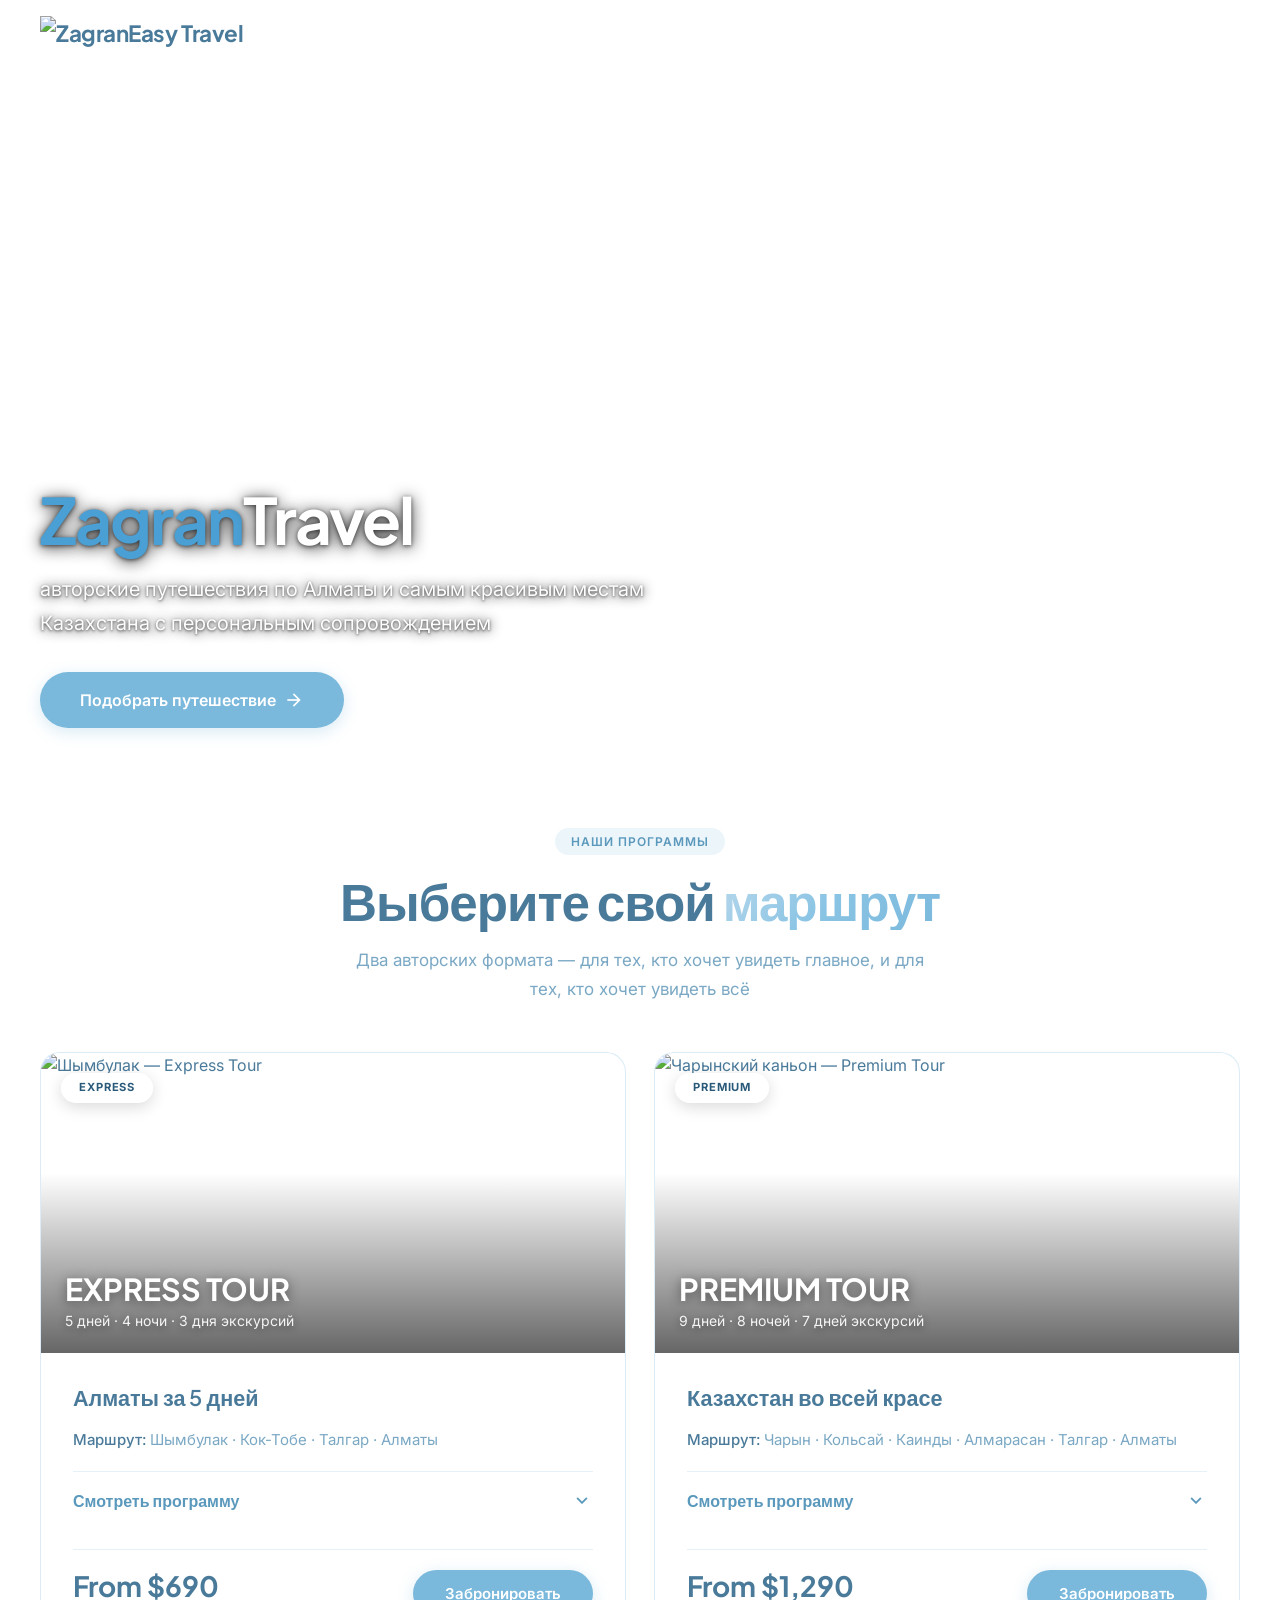
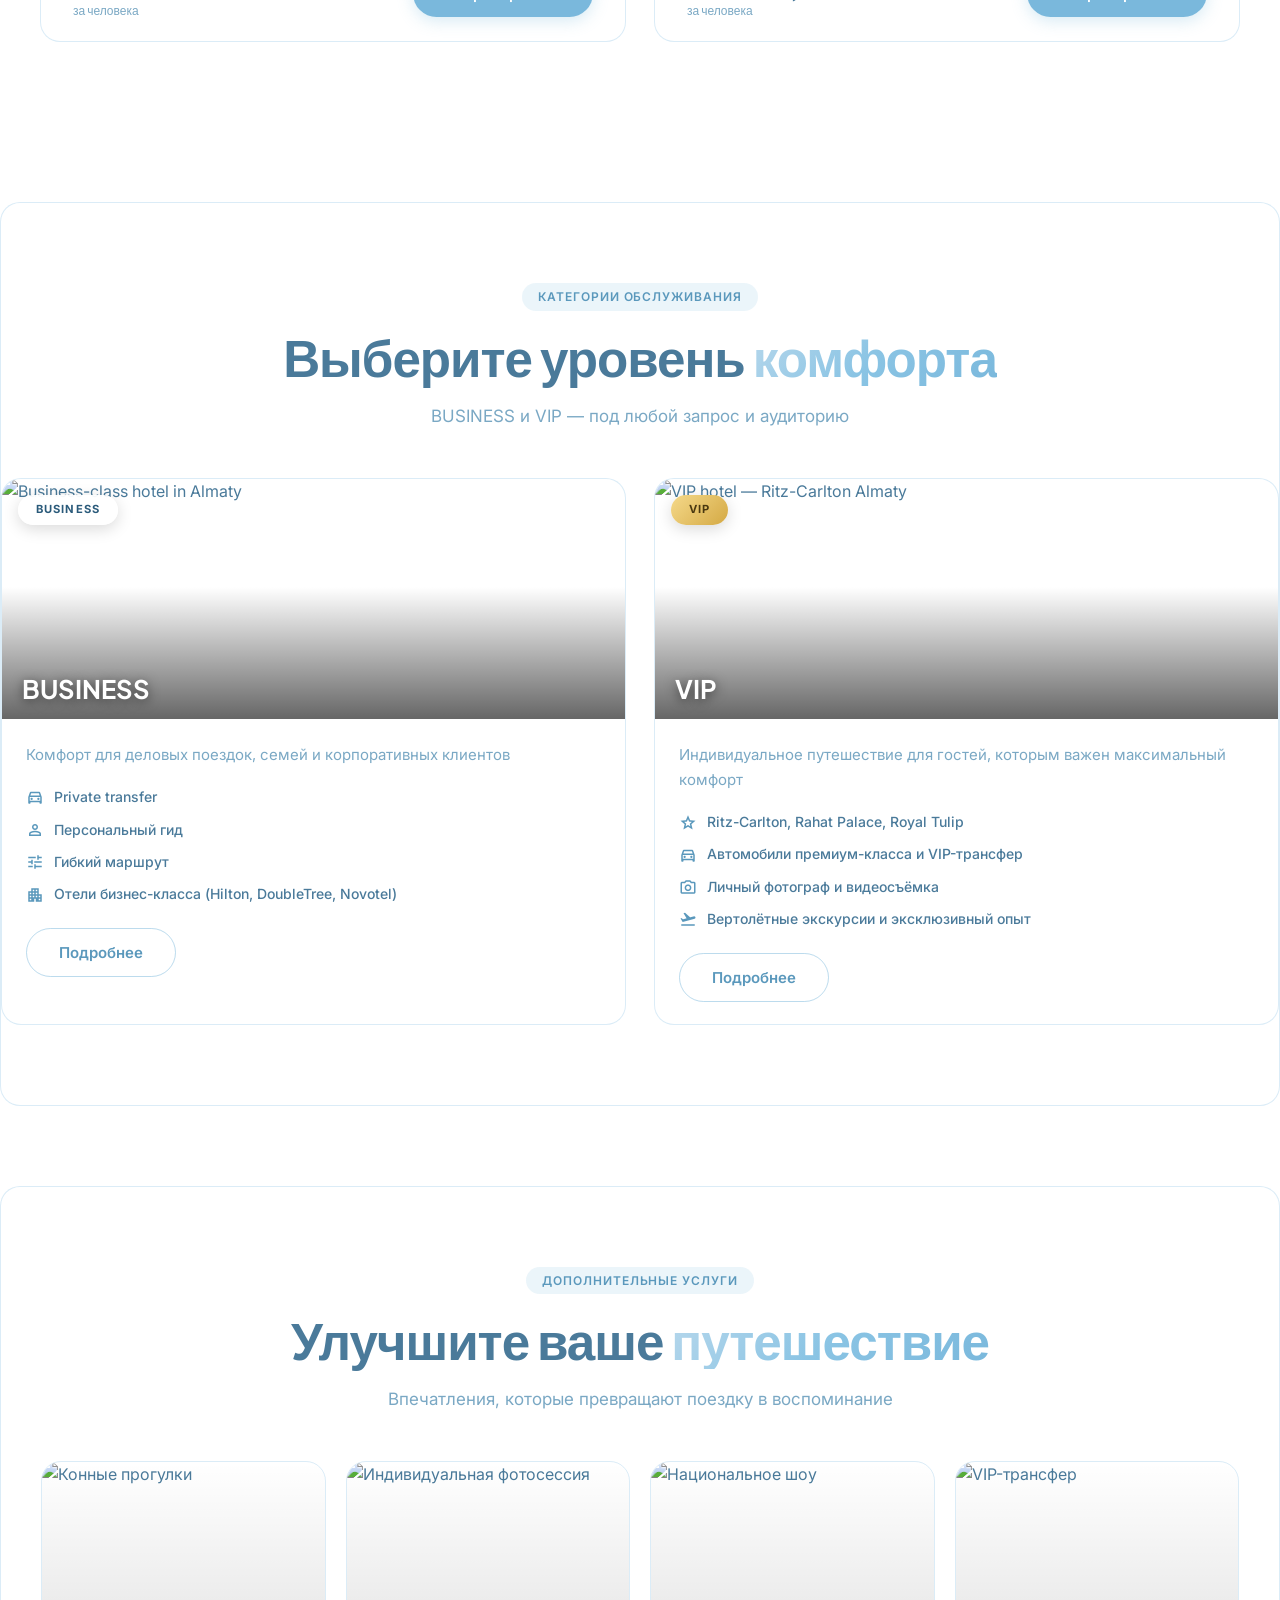
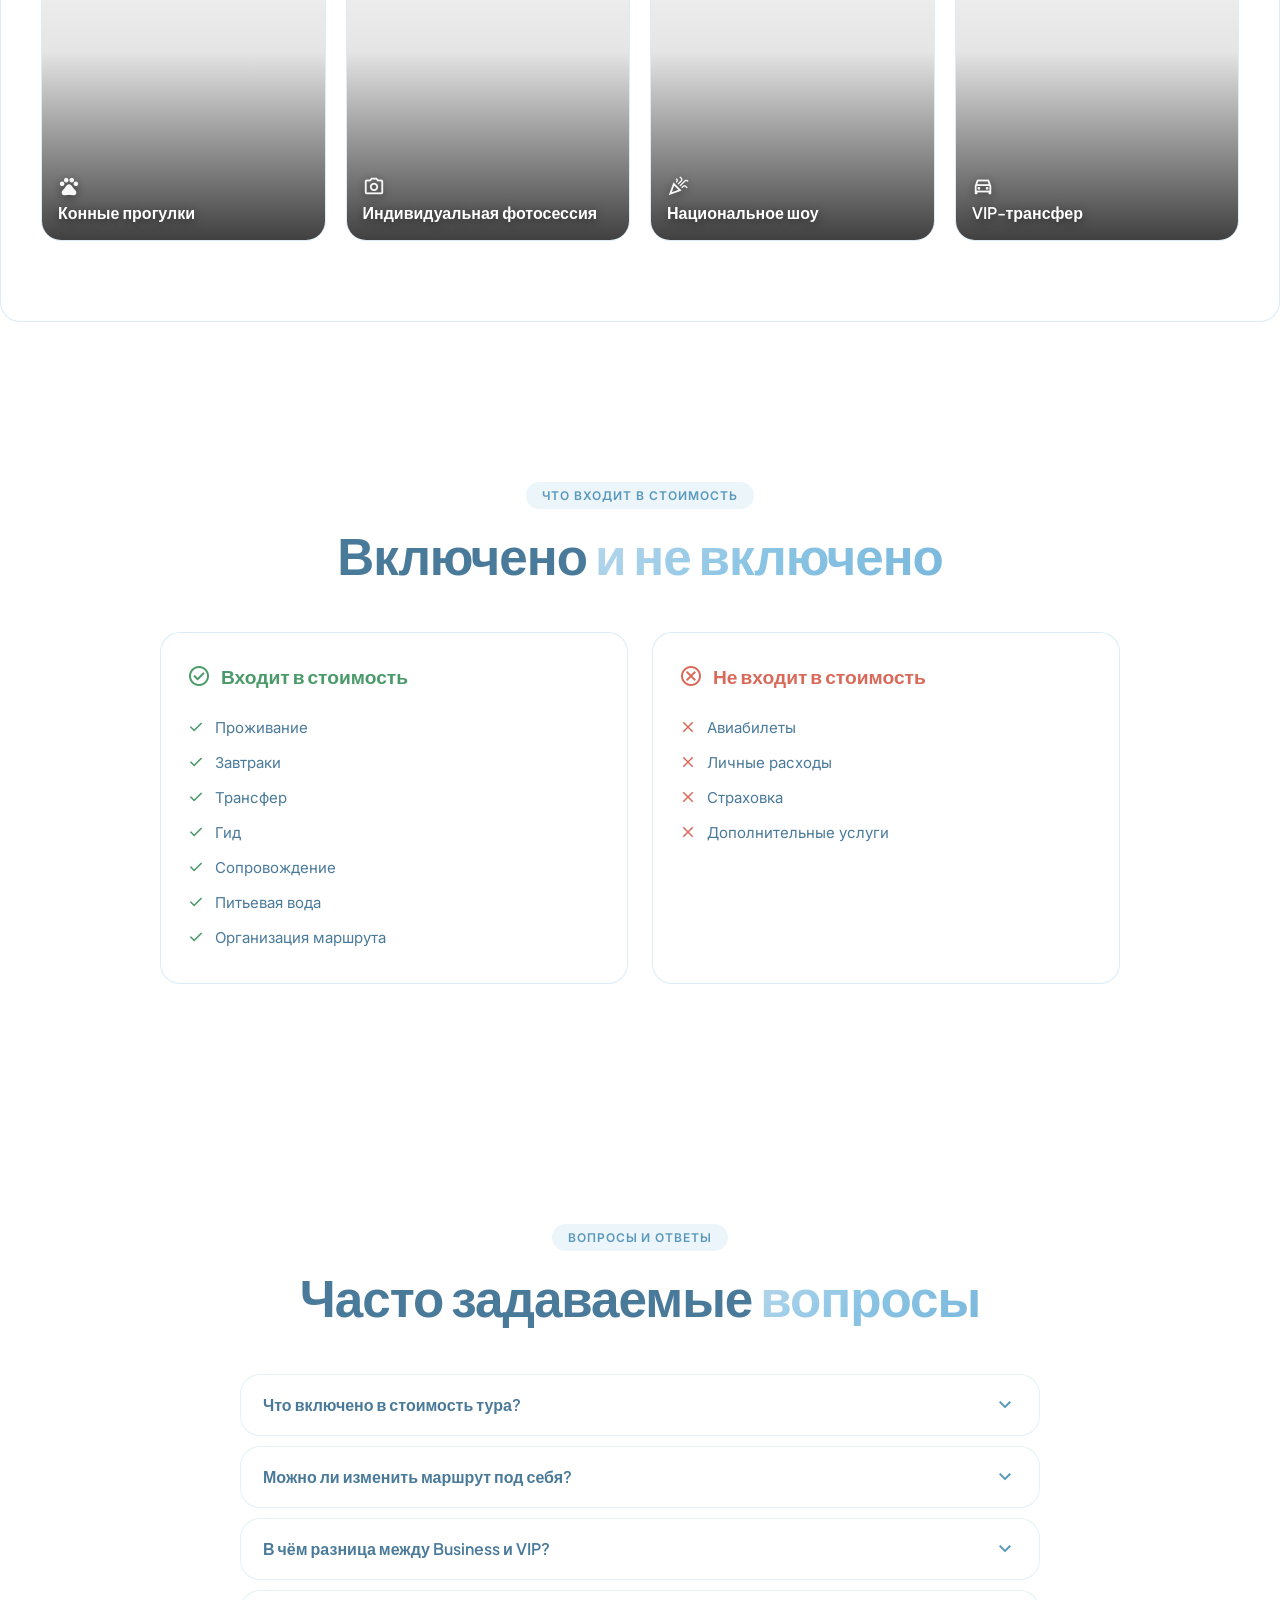
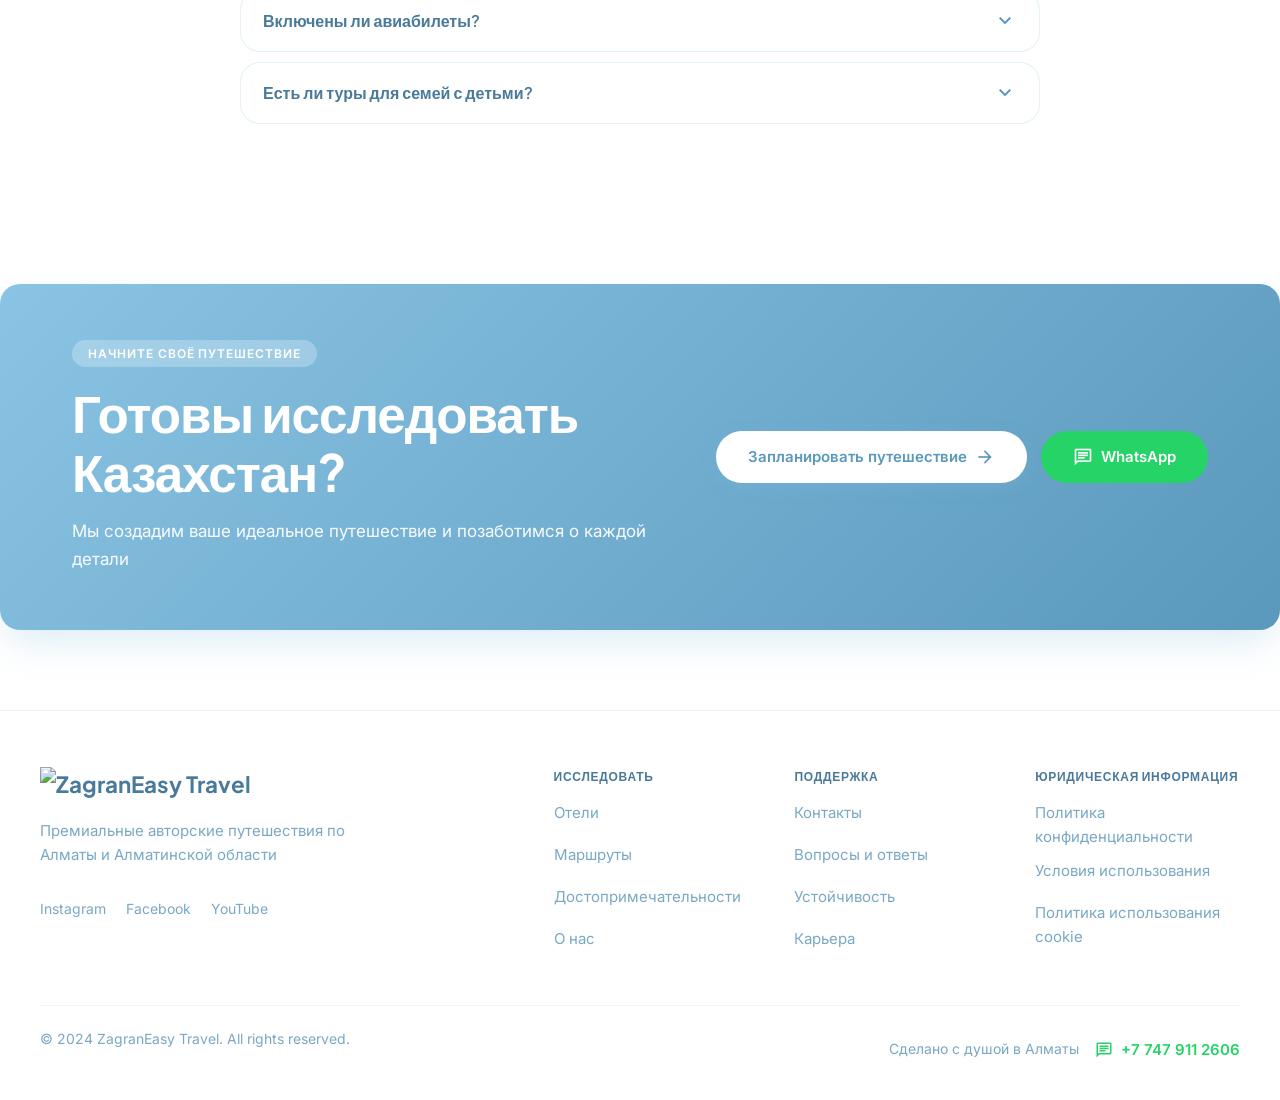
==== index.html @ 5a4cf55e "Add files via upload" ====
<!DOCTYPE html>
<html lang="ru">
<head>
    <meta charset="UTF-8" />
    <meta name="viewport" content="width=device-width, initial-scale=1.0, viewport-fit=cover" />
    <meta name="theme-color" content="#ffffff" media="(prefers-color-scheme: light)" />
    <meta name="theme-color" content="#0f1a2b" media="(prefers-color-scheme: dark)" />
    <title>ZagranEasy Travel | Премиальные туры по Алматы и Казахстану</title>
    <meta name="description" content="Авторские путешествия по Алматы и самым красивым местам Казахстана: Шымбулак, Кольсай, Каинды, Чарынский каньон. Персональное сопровождение, премиальный сервис" />
    <link rel="canonical" href="https://zagrantours.com/" />
    <meta property="og:title" content="ZagranEasy Travel | Премиальные туры по Казахстану" />
    <meta property="og:description" content="Откройте Казахстан по-настоящему. Авторские путешествия с персональным сопровождением." />
    <meta property="og:type" content="website" />
    <meta property="og:url" content="https://zagrantours.com/" />

    <script type="application/ld+json">
        {
            "@context": "https://schema.org",
            "@type": "TravelAgency",
            "name": "ZagranEasy Travel",
            "description": "Премиальные авторские туры по Алматы и Казахстану.",
            "url": "https://zagrantours.com",
            "address": { "@type": "PostalAddress", "addressLocality": "Алматы", "addressCountry": "KZ" },
            "telephone": "+7 727 123 4567",
            "email": "info@zagrantours.com"
        }
    </script>

    <link rel="preconnect" href="https://fonts.googleapis.com" />
    <link rel="preconnect" href="https://fonts.gstatic.com" crossorigin />
    <link href="https://fonts.googleapis.com/css2?family=Inter:wght@300;400;500;600;700&family=Plus+Jakarta+Sans:wght@400;500;600;700;800&display=swap" rel="stylesheet" />
    <link href="https://fonts.googleapis.com/css2?family=Material+Symbols+Outlined:wght,FILL@100..700,0..1&display=swap" rel="stylesheet" />
    <link rel="stylesheet" href="style.css" />

    <style>
        /* ===== УНИКАЛЬНЫЕ СТИЛИ index.html ===== */

        body { background: #ffffff; }
        html.dark body { background: #0f1a2b; }

        /* ===== HERO: ВИДЕОФОН + ЛЕВОЕ ВЫРАВНИВАНИЕ =====
           ВАЖНО: navbar теперь имеет фиксированную высоту (--navbar-height)
           и safe-area применяется как padding-top. Поэтому hero padding-top
           должен учитывать только базовую высоту + небольшой отступ. */
        .hero {
            min-height: 92vh !important;
            padding: 140px 0 100px !important;
            padding-top: calc(140px + env(safe-area-inset-top, 0px)) !important;
            align-items: flex-end !important;
        }
        .hero-video {
            position: absolute;
            inset: 0;
            width: 100%;
            height: 100%;
            object-fit: cover;
            z-index: 0;
        }
        .hero::after { content: none !important; display: none !important; }
        .hero-content {
            position: relative;
            z-index: 2;
            max-width: 760px !important;
            text-align: left !important;
            margin: 0 !important;
        }
        .hero-title {
            font-size: clamp(2rem, 6.5vw, 4rem) !important;
            margin-bottom: 18px !important;
            color: #ffffff !important;
            text-shadow: 0 2px 16px rgba(0, 0, 0, 0.85), 0 1px 4px rgba(0, 0, 0, 0.6);
            line-height: 1.1;
        }
        .hero-title .brand-zagran {
            color: #4a9fd4 !important;
            -webkit-text-fill-color: #4a9fd4 !important;
        }
        .hero-title .brand-travel {
            color: #ffffff !important;
            -webkit-text-fill-color: #ffffff !important;
        }
        html.dark .hero-title .brand-zagran { color: #8ac4e4 !important; -webkit-text-fill-color: #8ac4e4 !important; }
        html.dark .hero-title .brand-travel { color: #ffffff !important; -webkit-text-fill-color: #ffffff !important; }

        .hero-subtitle {
            color: rgba(255, 255, 255, 0.98) !important;
            font-size: clamp(1rem, 2vw, 1.25rem) !important;
            max-width: 620px !important;
            margin: 0 0 32px !important;
            text-shadow: 0 1px 12px rgba(0, 0, 0, 0.85), 0 1px 3px rgba(0, 0, 0, 0.6);
        }
        .hero-actions {
            justify-content: flex-start !important;
            margin-top: 0 !important;
        }
        .hero-actions .btn-primary {
            padding: 18px 40px !important;
            font-size: 1rem !important;
        }
        html:not(.dark) .hero-actions .btn-plan-trip,
        html:not(.dark) .hero-actions .btn-secondary {
            color: #ffffff !important;
            background: rgba(255, 255, 255, 0.15) !important;
            border: 1px solid rgba(255, 255, 255, 0.35) !important;
            backdrop-filter: blur(8px);
            -webkit-backdrop-filter: blur(8px);
        }
        html:not(.dark) .hero-actions .btn-plan-trip:hover,
        html:not(.dark) .hero-actions .btn-secondary:hover {
            background: rgba(255, 255, 255, 0.28) !important;
            color: #ffffff !important;
        }
        @media (max-width: 768px) {
            .hero {
                min-height: 88vh !important;
                padding: 110px 0 60px !important;
                padding-top: calc(110px + env(safe-area-inset-top, 0px)) !important;
            }
        }

        /* ===== УНИКАЛЬНЫЕ СЕТКИ ГЛАВНОЙ ===== */
        .tour-cards-grid { display: grid; grid-template-columns: 1fr 1fr; gap: 28px; }
        .tier-cards-grid { display: grid; grid-template-columns: 1fr 1fr; gap: 28px; }
        .photo-services-grid {
            display: grid;
            grid-template-columns: repeat(4, 1fr);
            gap: 20px;
            padding: 0 var(--container-padding);
        }

        /* ===== СЕКЦИИ — РАЗДЕЛЕНИЕ ===== */
        #programs, #categories, #services, #inclusions, #faq, #contact {
            padding-top: var(--section-spacing) !important;
            padding-bottom: var(--section-spacing) !important;
        }
        #programs { padding-top: 0 !important; }
        #categories, #services, #inclusions, #faq {
            margin-top: var(--section-spacing) !important;
        }

        /* ===== АДАПТИВ ===== */
        @media (max-width: 1024px) {
            .tour-cards-grid,
            .tier-cards-grid { grid-template-columns: 1fr; max-width: 640px; margin: 0 auto; }
            .photo-services-grid { grid-template-columns: repeat(2, 1fr); }
        }
        @media (max-width: 768px) {
            .photo-services-grid { grid-template-columns: repeat(2, 1fr); gap: 14px; }
        }
        @media (max-width: 480px) {
            .photo-services-grid { gap: 10px; }
        }
    </style>
</head>
<body>

    <!-- NAVBAR -->
    <header class="navbar" id="navbar" role="banner">
        <div class="navbar-inner">
            <a href="index.html" class="logo">
                <img src="https://res.cloudinary.com/k311aral/image/upload/v1789147424/logo.png" alt="ZagranEasy Travel" />
            </a>
            <nav class="nav-links" role="menubar">
                <a href="index.html" class="nav-link active" role="menuitem" data-en="Home" data-ru="Главная">Главная</a>
                <a href="hotels.html" class="nav-link" role="menuitem" data-en="Hotels" data-ru="Отели">Отели</a>
                <a href="routes.html" class="nav-link" role="menuitem" data-en="Routes" data-ru="Маршруты">Маршруты</a>
                <a href="attractions.html" class="nav-link" role="menuitem" data-en="Attractions" data-ru="Достопримечательности">Достопримечательности</a>
                <a href="about.html" class="nav-link" role="menuitem" data-en="About" data-ru="О нас">О нас</a>
                <button class="nav-link nav-cta" onclick="openModal()" role="menuitem" data-en="Book a Tour" data-ru="Забронировать тур">Забронировать тур</button>
            </nav>
            <div class="nav-actions">
                <div class="lang-switcher">
                    <button class="lang-btn" data-lang="en" onclick="setLanguage('en')" aria-label="Switch to English">EN</button>
                    <button class="lang-btn active" data-lang="ru" onclick="setLanguage('ru')" aria-label="Переключить на русский">RU</button>
                </div>
                <button class="theme-toggle" onclick="toggleTheme()" aria-label="Toggle theme">
                    <span class="material-symbols-outlined" id="themeIcon">dark_mode</span>
                </button>
                <button class="menu-toggle" id="menuToggle" aria-label="Toggle menu" aria-expanded="false">
                    <span class="menu-bar"></span>
                    <span class="menu-bar"></span>
                </button>
            </div>
        </div>
    </header>

    <!-- MOBILE MENU -->
    <div class="mobile-menu" id="mobileMenu" role="dialog" aria-modal="true">
        <div class="mobile-menu-inner">
            <div class="mobile-menu-header">
                <a href="index.html" class="logo">
                    <img src="https://res.cloudinary.com/k311aral/image/upload/v1789147424/logo.png" alt="ZagranEasy Travel" style="height: 36px; width: auto;" />
                </a>
                <button class="mobile-close" id="mobileClose" aria-label="Close menu">
                    <span class="material-symbols-outlined">close</span>
                </button>
            </div>
            <nav class="mobile-menu-links">
                <a href="index.html" class="mobile-link active" data-en="Home" data-ru="Главная">Главная</a>
                <a href="hotels.html" class="mobile-link" data-en="Hotels" data-ru="Отели">Отели</a>
                <a href="routes.html" class="mobile-link" data-en="Routes" data-ru="Маршруты">Маршруты</a>
                <a href="attractions.html" class="mobile-link" data-en="Attractions" data-ru="Достопримечательности">Достопримечательности</a>
                <a href="about.html" class="mobile-link" data-en="About" data-ru="О нас">О нас</a>
                <button class="mobile-link mobile-cta" onclick="openModal(); toggleMenu();" data-en="Book a Tour" data-ru="Забронировать тур">Забронировать тур</button>
            </nav>
            <div class="mobile-menu-footer">
                <p class="mobile-contact">info@zagrantours.com</p>
                <p class="mobile-contact">+7 727 123 4567</p>
            </div>
        </div>
    </div>

    <!-- MODAL -->
    <div class="modal-overlay" id="requestModal">
        <div class="modal">
            <button class="modal-close" onclick="closeModal()" aria-label="Close">
                <span class="material-symbols-outlined">close</span>
            </button>
            <h2 data-en="Book Your Premium Tour" data-ru="Забронируйте премиальный тур">Забронируйте премиальный тур</h2>
            <p data-en="Fill in the details and our team will craft the perfect itinerary for you" data-ru="Заполните данные, и наша команда создаст идеальный маршрут для вас">
                Заполните данные, и наша команда создаст идеальный маршрут для вас.
            </p>
            <form id="requestForm" onsubmit="handleSubmit(event)">
                <div class="form-group">
                    <label for="guestName" data-en="Full Name" data-ru="Ваше имя">Ваше имя</label>
                    <input type="text" id="guestName" placeholder="Как вас зовут?" autocomplete="name" required />
                </div>
                <div class="form-group">
                    <label for="guestPhone" data-en="Phone Number" data-ru="Номер телефона">Номер телефона</label>
                    <input type="tel" id="guestPhone" placeholder="+7 777 123 4567" autocomplete="tel" inputmode="tel" required />
                </div>
                <div class="form-group">
                    <label for="guestDate" data-en="Preferred Travel Date" data-ru="Дата путешествия">Дата путешествия</label>
                    <input type="date" id="guestDate" required />
                </div>
                <button type="submit" class="btn btn-primary btn-submit" data-en="Send Request" data-ru="Отправить заявку">Отправить заявку</button>
            </form>
        </div>
    </div>

    <!-- HERO -->
    <section class="hero" id="hero">
        <div class="hero-background">
            <video
                src="https://res.cloudinary.com/rmytndxw/video/upload/v1786644891/about.mp4"
                autoplay
                muted
                playsinline
                webkit-playsinline
                preload="metadata"
                class="hero-video"
                id="heroVideo"
            ></video>
        </div>

        <div class="container hero-content">
            <h1 class="hero-title">
                <span class="brand-zagran">Zagran</span><span class="brand-travel">Travel</span>
            </h1>
            <p class="hero-subtitle" data-en="author's journeys through Almaty and the most beautiful places of Kazakhstan with personal escort" data-ru="авторские путешествия по Алматы и самым красивым местам Казахстана с персональным сопровождением">
                Авторские путешествия по Алматы и самым красивым местам Казахстана с персональным сопровождением
            </p>
            <div class="hero-actions">
                <button class="btn btn-primary" onclick="document.getElementById('programs').scrollIntoView({ behavior: 'smooth' });">
                    <span data-en="Find Your Journey" data-ru="Подобрать путешествие">Подобрать путешествие</span>
                    <span class="material-symbols-outlined">arrow_forward</span>
                </button>
                <button class="btn btn-secondary btn-plan-trip" onclick="openModal()" data-en="Get in Touch" data-ru="Связаться">Связаться</button>
            </div>
        </div>
    </section>

    <!-- TOUR CARDS -->
    <section class="programs container" id="programs" style="scroll-margin-top: 100px;">
        <div class="section-header center">
            <span class="section-tag" data-en="Our Programs" data-ru="Наши программы">Наши программы</span>
            <h2 class="section-title" data-en="Choose Your" data-ru="Выберите свой">
                Выберите свой <span class="text-gradient" data-en="Journey" data-ru="маршрут">маршрут</span>
            </h2>
            <p class="section-description" style="margin: 0 auto;" data-en="Two author's formats — for those who want to see the main thing, and for those who want to see everything" data-ru="Два авторских формата — для тех, кто хочет увидеть главное, и для тех, кто хочет увидеть всё">
                Два авторских формата — для тех, кто хочет увидеть главное, и для тех, кто хочет увидеть всё
            </p>
        </div>

        <div class="tour-cards-grid">
            <!-- EXPRESS -->
            <article class="tour-card tilt-card">
                <div class="tour-card-image">
                    <span class="tour-card-badge">Express</span>
                    <img
                        src="https://res.cloudinary.com/veyagvpj/image/upload/v1784776599/Shymbulak_Ski_Resort_nk1dh1.jpg"
                        alt="Шымбулак — Express Tour"
                        loading="lazy"
                    />
                    <div class="tour-card-title-block">
                        <div class="tour-name">EXPRESS TOUR</div>
                        <div class="tour-duration" data-en="5 days · 4 nights · 3 excursion days" data-ru="5 дней · 4 ночи · 3 дня экскурсий">5 дней · 4 ночи · 3 дня экскурсий</div>
                    </div>
                </div>
                <div class="tour-card-body">
                    <div class="tour-card-tagline" data-en="Almaty in 5 days" data-ru="Алматы за 5 дней">Алматы за 5 дней</div>
                    <div class="tour-card-route">
                        <strong data-en="Route:" data-ru="Маршрут:">Маршрут:</strong>
                        <span data-en="Shymbulak · Kok-Tobe · Talgar · Almaty" data-ru="Шымбулак · Кок-Тобе · Талгар · Алматы">Шымбулак · Кок-Тобе · Талгар · Алматы</span>
                    </div>

                    <details class="tour-program-details">
                        <summary>
                            <span data-en="View program" data-ru="Смотреть программу">Смотреть программу</span>
                            <span class="material-symbols-outlined">expand_more</span>
                        </summary>
                        <div class="tour-program-list">
                            <div class="tour-program-day"><span class="day-num">Day 1</span><span class="day-txt" data-en="Mountain Almaty — Shymbulak, cable car, Panfilov Park, Ascension Cathedral." data-ru="Горный Алматы — Шымбулак, канатная дорога, Парк Панфилова, Вознесенский собор.">Горный Алматы — Шымбулак, канатная дорога, Парк Панфилова, Вознесенский собор.</span></div>
                            <div class="tour-program-day"><span class="day-num">Day 2</span><span class="day-txt" data-en="Modern Almaty — Kok-Tobe, Central Park, Green Bazaar." data-ru="Современный Алматы — Кок-Тобе, Центральный парк, Зелёный базар.">Современный Алматы — Кок-Тобе, Центральный парк, Зелёный базар.</span></div>
                            <div class="tour-program-day"><span class="day-num">Day 3</span><span class="day-txt" data-en="Active day in Talgar — horses, quad bikes, mountain panoramas, trout dinner." data-ru="Активный день в Талгаре — лошади, квадроциклы, горные панорамы, ужин с форелью.">Активный день в Талгаре — лошади, квадроциклы, горные панорамы, ужин с форелью.</span></div>
                            <div class="tour-program-day"><span class="day-num">Day 4</span><span class="day-txt" data-en="Free time — souvenirs, walks, preparation for departure." data-ru="Свободное время — сувениры, прогулки, подготовка к вылету.">Свободное время — сувениры, прогулки, подготовка к вылету.</span></div>
                            <div class="tour-program-day"><span class="day-num">Day 5</span><span class="day-txt" data-en="Transfer to airport — departure." data-ru="Трансфер в аэропорт — вылет.">Трансфер в аэропорт — вылет.</span></div>
                        </div>
                    </details>

                    <div class="tour-card-footer">
                        <div class="tour-card-price">
                            From $690
                            <small data-en="per person" data-ru="за человека">за человека</small>
                        </div>
                        <button class="btn btn-primary" onclick="openModal()" data-en="Book Now" data-ru="Забронировать">Забронировать</button>
                    </div>
                </div>
            </article>

            <!-- PREMIUM -->
            <article class="tour-card tilt-card">
                <div class="tour-card-image">
                    <span class="tour-card-badge">Premium</span>
                    <img
                        src="https://res.cloudinary.com/veyagvpj/image/upload/v1784776590/Charyn_Canyon_mc3l6f.jpg"
                        alt="Чарынский каньон — Premium Tour"
                        loading="lazy"
                    />
                    <div class="tour-card-title-block">
                        <div class="tour-name">PREMIUM TOUR</div>
                        <div class="tour-duration" data-en="9 days · 8 nights · 7 excursion days" data-ru="9 дней · 8 ночей · 7 дней экскурсий">9 дней · 8 ночей · 7 дней экскурсий</div>
                    </div>
                </div>
                <div class="tour-card-body">
                    <div class="tour-card-tagline" data-en="Kazakhstan in full color" data-ru="Казахстан во всей красе">Казахстан во всей красе</div>
                    <div class="tour-card-route">
                        <strong data-en="Route:" data-ru="Маршрут:">Маршрут:</strong>
                        <span data-en="Charyn · Kolsay · Kaindy · Almarasan · Talgar · Almaty" data-ru="Чарын · Кольсай · Каинды · Алмарасан · Талгар · Алматы">Чарын · Кольсай · Каинды · Алмарасан · Талгар · Алматы</span>
                    </div>

                    <details class="tour-program-details">
                        <summary>
                            <span data-en="View program" data-ru="Смотреть программу">Смотреть программу</span>
                            <span class="material-symbols-outlined">expand_more</span>
                        </summary>
                        <div class="tour-program-list">
                            <div class="tour-program-day"><span class="day-num">Day 1</span><span class="day-txt" data-en="Welcome to Almaty — Shymbulak, evening Kok-Tobe with night panorama." data-ru="Знакомство с Алматы — Шымбулак, вечером Кок-Тобе с ночной панорамой.">Знакомство с Алматы — Шымбулак, вечером Кок-Тобе с ночной панорамой.</span></div>
                            <div class="tour-program-day"><span class="day-num">Day 2</span><span class="day-txt" data-en="Journey to Kolsay — Charyn Canyon en route, accommodation at Pana Kolsay." data-ru="Путешествие в Кольсай — по пути Чарынский каньон, размещение в Pana Kolsay.">Путешествие в Кольсай — по пути Чарынский каньон, размещение в Pana Kolsay.</span></div>
                            <div class="tour-program-day"><span class="day-num">Day 3</span><span class="day-txt" data-en="Kolsay &amp; Kaindy Lakes — walks, photo sessions, return to Almaty." data-ru="Озёра Кольсай и Каинды — прогулки, фотосессии, возвращение в Алматы.">Озёра Кольсай и Каинды — прогулки, фотосессии, возвращение в Алматы.</span></div>
                            <div class="tour-program-day"><span class="day-num">Day 4</span><span class="day-txt" data-en="Shopping day — Esentai Mall or MEGA, best coffee shops, restaurants." data-ru="Шопинг-день — Esentai Mall или MEGA, лучшие кофейни, рестораны.">Шопинг-день — Esentai Mall или MEGA, лучшие кофейни, рестораны.</span></div>
                            <div class="tour-program-day"><span class="day-num">Day 5</span><span class="day-txt" data-en="Almarasan &amp; Ayusai — nature route, mountain walks, panoramas." data-ru="Алмарасан и Аюсай — природный маршрут, горные прогулки, панорамы.">Алмарасан и Аюсай — природный маршрут, горные прогулки, панорамы.</span></div>
                            <div class="tour-program-day"><span class="day-num">Day 6</span><span class="day-txt" data-en="Talgar (Akbulak) — horses or quad bikes, relaxation in the mountains." data-ru="Талгар (Акбулак) — лошади или квадроциклы, отдых в горах.">Талгар (Акбулак) — лошади или квадроциклы, отдых в горах.</span></div>
                            <div class="tour-program-day"><span class="day-num">Day 7</span><span class="day-txt" data-en="Final day in Almaty — Green Bazaar, Rakhat, farewell dinner." data-ru="Финальный день в Алматы — Зелёный базар, Рахат, прощальный ужин.">Финальный день в Алматы — Зелёный базар, Рахат, прощальный ужин.</span></div>
                            <div class="tour-program-day"><span class="day-num">Day 8</span><span class="day-txt" data-en="Free time — preparation for departure." data-ru="Свободное время — подготовка к вылету.">Свободное время — подготовка к вылету.</span></div>
                            <div class="tour-program-day"><span class="day-num">Day 9</span><span class="day-txt" data-en="Transfer to airport — departure." data-ru="Трансфер в аэропорт — вылет.">Трансфер в аэропорт — вылет.</span></div>
                        </div>
                    </details>

                    <div class="tour-card-footer">
                        <div class="tour-card-price">
                            From $1,290
                            <small data-en="per person" data-ru="за человека">за человека</small>
                        </div>
                        <button class="btn btn-primary" onclick="openModal()" data-en="Book Now" data-ru="Забронировать">Забронировать</button>
                    </div>
                </div>
            </article>
        </div>
    </section>

    <!-- TIER CARDS: BUSINESS / VIP -->
    <section class="categories-section container" id="categories" style="scroll-margin-top: 100px;">
        <div class="section-header center">
            <span class="section-tag" data-en="Service Categories" data-ru="Категории обслуживания">Категории обслуживания</span>
            <h2 class="section-title" data-en="Choose Your" data-ru="Выберите уровень">
                Выберите уровень <span class="text-gradient" data-en="Comfort" data-ru="комфорта">комфорта</span>
            </h2>
            <p class="section-description" style="margin: 0 auto;" data-en="BUSINESS and VIP — for any request and audience" data-ru="BUSINESS и VIP — под любой запрос и аудиторию">
                BUSINESS и VIP — под любой запрос и аудиторию.
            </p>
        </div>

        <div class="tier-cards-grid">
            <!-- BUSINESS -->
            <article class="tier-card tilt-card">
                <div class="tier-card-image">
                    <span class="tier-card-badge">Business</span>
                    <img
                        src="https://res.cloudinary.com/kvhliyqb/image/upload/v1784743772/DoubleTree_Hotel_afubua.jpg"
                        alt="Business-class hotel in Almaty"
                        loading="lazy"
                    />
                    <div class="tier-card-title-block">
                        <div class="tier-name">BUSINESS</div>
                    </div>
                </div>
                <div class="tier-card-body">
                    <p class="tier-card-desc" data-en="Comfort for business trips, families and corporate clients" data-ru="Комфорт для деловых поездок, семей и корпоративных клиентов">
                        Комфорт для деловых поездок, семей и корпоративных клиентов.
                    </p>
                    <ul class="tier-card-features">
                        <li><span class="material-symbols-outlined">directions_car</span><span data-en="Private transfer" data-ru="Private transfer">Private transfer</span></li>
                        <li><span class="material-symbols-outlined">person</span><span data-en="Personal guide" data-ru="Персональный гид">Персональный гид</span></li>
                        <li><span class="material-symbols-outlined">tune</span><span data-en="Flexible itinerary" data-ru="Гибкий маршрут">Гибкий маршрут</span></li>
                        <li><span class="material-symbols-outlined">apartment</span><span data-en="Business-class hotels (Hilton, DoubleTree, Novotel)" data-ru="Отели бизнес-класса (Hilton, DoubleTree, Novotel)">Отели бизнес-класса (Hilton, DoubleTree, Novotel)</span></li>
                    </ul>
                    <button class="btn btn-outline" onclick="openModal()" data-en="Learn More" data-ru="Подробнее">Подробнее</button>
                </div>
            </article>

            <!-- VIP -->
            <article class="tier-card tilt-card">
                <div class="tier-card-image">
                    <span class="tier-card-badge vip">VIP</span>
                    <img
                        src="https://res.cloudinary.com/kvhliyqb/image/upload/v1784743776/Ritz-Carlton_cw8tfs.jpg"
                        alt="VIP hotel — Ritz-Carlton Almaty"
                        loading="lazy"
                    />
                    <div class="tier-card-title-block">
                        <div class="tier-name">VIP</div>
                    </div>
                </div>
                <div class="tier-card-body">
                    <p class="tier-card-desc" data-en="Individual journey for guests who value maximum comfort" data-ru="Индивидуальное путешествие для гостей, которым важен максимальный комфорт">
                        Индивидуальное путешествие для гостей, которым важен максимальный комфорт
                    </p>
                    <ul class="tier-card-features">
                        <li><span class="material-symbols-outlined">star</span><span data-en="Ritz-Carlton, Rahat Palace, Royal Tulip" data-ru="Ritz-Carlton, Rahat Palace, Royal Tulip">Ritz-Carlton, Rahat Palace, Royal Tulip</span></li>
                        <li><span class="material-symbols-outlined">directions_car</span><span data-en="Premium-class cars &amp; VIP transfer" data-ru="Автомобили премиум-класса и VIP-трансфер">Автомобили премиум-класса и VIP-трансфер</span></li>
                        <li><span class="material-symbols-outlined">photo_camera</span><span data-en="Private photographer &amp; video" data-ru="Личный фотограф и видеосъёмка">Личный фотограф и видеосъёмка</span></li>
                        <li><span class="material-symbols-outlined">flight_takeoff</span><span data-en="Helicopter tours &amp; exclusive experiences" data-ru="Вертолётные экскурсии и эксклюзивный опыт">Вертолётные экскурсии и эксклюзивный опыт</span></li>
                    </ul>
                    <button class="btn btn-outline" onclick="openModal()" data-en="Learn More" data-ru="Подробнее">Подробнее</button>
                </div>
            </article>
        </div>
    </section>

    <!-- PHOTO SERVICES -->
    <section class="services-section container" id="services" style="scroll-margin-top: 100px;">
        <div class="section-header center">
            <span class="section-tag" data-en="Additional Services" data-ru="Дополнительные услуги">Дополнительные услуги</span>
            <h2 class="section-title" data-en="Enhance Your" data-ru="Улучшите ваше">
                Улучшите ваше <span class="text-gradient" data-en="Journey" data-ru="путешествие">путешествие</span>
            </h2>
            <p class="section-description" style="margin: 0 auto;" data-en="Experiences that turn a trip into a memory" data-ru="Впечатления, которые превращают поездку в воспоминание">
                Впечатления, которые превращают поездку в воспоминание
            </p>
        </div>

        <div class="photo-services-grid">
            <div class="photo-service-card tilt-card" onclick="openModal()">
                <img src="https://res.cloudinary.com/veyagvpj/image/upload/v1784778147/Kasteev_Museum_wryoco.jpg" alt="Конные прогулки" loading="lazy" />
                <div class="service-label">
                    <span class="material-symbols-outlined">pets</span>
                    <span data-en="Horseback Riding" data-ru="Конные прогулки">Конные прогулки</span>
                </div>
            </div>
            <div class="photo-service-card tilt-card" onclick="openModal()">
                <img src="https://res.cloudinary.com/veyagvpj/image/upload/v1784776601/Terrenkur_Walking_Trail_onifbt.jpg" alt="Индивидуальная фотосессия" loading="lazy" />
                <div class="service-label">
                    <span class="material-symbols-outlined">photo_camera</span>
                    <span data-en="Private Photo Session" data-ru="Индивидуальная фотосессия">Индивидуальная фотосессия</span>
                </div>
            </div>
            <div class="photo-service-card tilt-card" onclick="openModal()">
                <img src="https://res.cloudinary.com/veyagvpj/image/upload/v1784776600/Sandyq_ilzk29.jpg" alt="Национальное шоу" loading="lazy" />
                <div class="service-label">
                    <span class="material-symbols-outlined">celebration</span>
                    <span data-en="National Show" data-ru="Национальное шоу">Национальное шоу</span>
                </div>
            </div>
            <div class="photo-service-card tilt-card" onclick="openModal()">
                <img src="https://res.cloudinary.com/veyagvpj/image/upload/v1784776601/Vista_Sky_Restaurant_bwoikn.jpg" alt="VIP-трансфер" loading="lazy" />
                <div class="service-label">
                    <span class="material-symbols-outlined">directions_car</span>
                    <span data-en="VIP Transfer" data-ru="VIP-трансфер">VIP-трансфер</span>
                </div>
            </div>
        </div>
    </section>

    <!-- INCLUSIONS -->
    <section class="container" id="inclusions" style="scroll-margin-top: 100px; padding: var(--section-spacing) 0;">
        <div class="section-header center">
            <span class="section-tag" data-en="What's Included" data-ru="Что входит в стоимость">Что входит в стоимость</span>
            <h2 class="section-title">
                <span data-en="Included" data-ru="Включено">Включено</span>
                <span class="text-gradient" data-en="&amp; Excluded" data-ru="и не включено">&amp; не включено</span>
            </h2>
        </div>

        <div class="inc-grid">
            <div class="inc-card included">
                <div class="inc-card-title">
                    <span class="material-symbols-outlined">check_circle</span>
                    <span data-en="Included" data-ru="Входит в стоимость">Входит в стоимость</span>
                </div>
                <ul>
                    <li><span class="material-symbols-outlined">check</span><span data-en="Accommodation" data-ru="Проживание">Проживание</span></li>
                    <li><span class="material-symbols-outlined">check</span><span data-en="Breakfasts" data-ru="Завтраки">Завтраки</span></li>
                    <li><span class="material-symbols-outlined">check</span><span data-en="Transfers" data-ru="Трансфер">Трансфер</span></li>
                    <li><span class="material-symbols-outlined">check</span><span data-en="Guide" data-ru="Гид">Гид</span></li>
                    <li><span class="material-symbols-outlined">check</span><span data-en="Tour escort" data-ru="Сопровождение">Сопровождение</span></li>
                    <li><span class="material-symbols-outlined">check</span><span data-en="Drinking water" data-ru="Питьевая вода">Питьевая вода</span></li>
                    <li><span class="material-symbols-outlined">check</span><span data-en="Route organization" data-ru="Организация маршрута">Организация маршрута</span></li>
                </ul>
            </div>

            <div class="inc-card excluded">
                <div class="inc-card-title">
                    <span class="material-symbols-outlined">cancel</span>
                    <span data-en="Not Included" data-ru="Не входит в стоимость">Не входит в стоимость</span>
                </div>
                <ul>
                    <li><span class="material-symbols-outlined">close</span><span data-en="Flights" data-ru="Авиабилеты">Авиабилеты</span></li>
                    <li><span class="material-symbols-outlined">close</span><span data-en="Personal expenses" data-ru="Личные расходы">Личные расходы</span></li>
                    <li><span class="material-symbols-outlined">close</span><span data-en="Insurance" data-ru="Страховка">Страховка</span></li>
                    <li><span class="material-symbols-outlined">close</span><span data-en="Additional services" data-ru="Дополнительные услуги">Дополнительные услуги</span></li>
                </ul>
            </div>
        </div>
    </section>

    <!-- FAQ -->
    <section class="faq container" id="faq" style="scroll-margin-top: 100px; padding: var(--section-spacing) 0;">
        <div class="section-header center">
            <span class="section-tag" data-en="FAQ" data-ru="Вопросы и ответы">Вопросы и ответы</span>
            <h2 class="section-title" data-en="Frequently Asked" data-ru="Часто задаваемые">
                Часто задаваемые <span class="text-gradient" data-en="Questions" data-ru="вопросы">вопросы</span>
            </h2>
        </div>

        <div class="faq-list">
            <div class="faq-item">
                <button class="faq-question" onclick="toggleFaq(this)">
                    <span data-en="What is included in the tour price?" data-ru="Что включено в стоимость тура?">Что включено в стоимость тура?</span>
                    <span class="material-symbols-outlined">expand_more</span>
                </button>
                <div class="faq-answer" data-en="Accommodation, breakfasts, transfers, guide services, escort, drinking water, and route organization. See the 'Included' section for details." data-ru="Проживание, завтраки, трансфер, услуги гида, сопровождение, питьевая вода и организация маршрута. Подробнее — в разделе «Входит в стоимость».">
                    Проживание, завтраки, трансфер, услуги гида, сопровождение, питьевая вода и организация маршрута. Подробнее — в разделе «Входит в стоимость».
                </div>
            </div>
            <div class="faq-item">
                <button class="faq-question" onclick="toggleFaq(this)">
                    <span data-en="Can I customize my itinerary?" data-ru="Можно ли изменить маршрут под себя?">Можно ли изменить маршрут под себя?</span>
                    <span class="material-symbols-outlined">expand_more</span>
                </button>
                <div class="faq-answer" data-en="Absolutely. All tours are 100% customizable — program, accommodation and additional services." data-ru="Конечно. Все туры на 100% индивидуальны — программа, проживание и дополнительные услуги.">
                    Конечно. Все туры на 100% индивидуальны — программа, проживание и дополнительные услуги.
                </div>
            </div>
            <div class="faq-item">
                <button class="faq-question" onclick="toggleFaq(this)">
                    <span data-en="What is the difference between Business and VIP?" data-ru="В чём разница между Business и VIP?">В чём разница между Business и VIP?</span>
                    <span class="material-symbols-outlined">expand_more</span>
                </button>
                <div class="faq-answer" data-en="Business — comfortable hotels (Hilton, DoubleTree, Novotel), standard transfers. VIP — premium hotels (Ritz-Carlton, Rahat Palace, Royal Tulip), luxury cars, private photographer and helicopter tours." data-ru="Business — комфортные отели (Hilton, DoubleTree, Novotel), стандартный трансфер. VIP — премиальные отели (Ritz-Carlton, Rahat Palace, Royal Tulip), автомобили премиум-класса, личный фотограф и вертолётные экскурсии.">
                    Business — комфортные отели (Hilton, DoubleTree, Novotel), стандартный трансфер. VIP — премиальные отели (Ritz-Carlton, Rahat Palace, Royal Tulip), автомобили премиум-класса, личный фотограф и вертолётные экскурсии.
                </div>
            </div>
            <div class="faq-item">
                <button class="faq-question" onclick="toggleFaq(this)">
                    <span data-en="Are flights included?" data-ru="Включены ли авиабилеты?">Включены ли авиабилеты?</span>
                    <span class="material-symbols-outlined">expand_more</span>
                </button>
                <div class="faq-answer" data-en="No. We can help with booking if needed." data-ru="Нет. При необходимости поможем с бронированием.">
                    Нет. При необходимости поможем с бронированием.
                </div>
            </div>
            <div class="faq-item">
                <button class="faq-question" onclick="toggleFaq(this)">
                    <span data-en="Do you offer family tours?" data-ru="Есть ли туры для семей с детьми?">Есть ли туры для семей с детьми?</span>
                    <span class="material-symbols-outlined">expand_more</span>
                </button>
                <div class="faq-answer" data-en="Yes — family-friendly programs with adjusted pace and activities for children." data-ru="Да — программы, адаптированные для семей: темп, питание и активности с учётом детей.">
                    Да — программы, адаптированные для семей: темп, питание и активности с учётом детей.
                </div>
            </div>
        </div>
    </section>

    <!-- CTA -->
    <section class="cta-section container" id="contact" style="scroll-margin-top: 100px; padding: var(--section-spacing) 0;">
        <div class="cta-wrapper">
            <div class="cta-content">
                <span class="section-tag" data-en="Start Your Journey" data-ru="Начните своё путешествие">Начните своё путешествие</span>
                <h2 class="section-title" data-en="Ready to Explore" data-ru="Готовы исследовать">
                    Готовы исследовать <span style="color: #ffffff;" data-en="Kazakhstan?" data-ru="Казахстан?">Казахстан?</span>
                </h2>
                <p class="section-description" data-en="We'll craft your perfect journey and take care of every detail" data-ru="Мы создадим ваше идеальное путешествие и позаботимся о каждой детали">
                    Мы создадим ваше идеальное путешествие и позаботимся о каждой детали
                </p>
            </div>
            <div class="cta-actions">
                <button class="btn btn-primary" onclick="openModal()">
                    <span data-en="Plan Your Journey" data-ru="Запланировать путешествие">Запланировать путешествие</span>
                    <span class="material-symbols-outlined">arrow_forward</span>
                </button>
                <a href="https://wa.me/77479112606" target="_blank" rel="noopener" class="btn btn-whatsapp">
                    <span class="material-symbols-outlined">chat</span>
                    <span data-en="WhatsApp" data-ru="WhatsApp">WhatsApp</span>
                </a>
            </div>
        </div>
    </section>

    <!-- FOOTER -->
    <footer class="footer" role="contentinfo">
        <div class="container">
            <div class="footer-grid">
                <div class="footer-brand">
                    <a href="index.html" class="footer-logo">
                        <img src="https://res.cloudinary.com/k311aral/image/upload/v1789147424/logo.png" alt="ZagranEasy Travel" />
                    </a>
                    <p class="footer-description" data-en="Premium author's tours in Almaty and Almaty region" data-ru="Премиальные авторские путешествия по Алматы и Алматинской области">
                        Премиальные авторские путешествия по Алматы и Алматинской области
                    </p>
                    <div class="footer-social">
                        <a href="#" class="social-link" aria-label="Instagram">Instagram</a>
                        <a href="#" class="social-link" aria-label="Facebook">Facebook</a>
                        <a href="#" class="social-link" aria-label="YouTube">YouTube</a>
                    </div>
                </div>
                <div class="footer-links">
                    <div class="footer-column">
                        <h4 data-en="Explore" data-ru="Исследовать">Исследовать</h4>
                        <a href="hotels.html" data-en="Hotels" data-ru="Отели">Отели</a>
                        <a href="routes.html" data-en="Routes" data-ru="Маршруты">Маршруты</a>
                        <a href="attractions.html" data-en="Attractions" data-ru="Достопримечательности">Достопримечательности</a>
                        <a href="about.html" data-en="About" data-ru="О нас">О нас</a>
                    </div>
                    <div class="footer-column">
                        <h4 data-en="Support" data-ru="Поддержка">Поддержка</h4>
                        <a href="#" data-en="Contact" data-ru="Контакты">Контакты</a>
                        <a href="#" data-en="FAQ" data-ru="Вопросы и ответы">Вопросы и ответы</a>
                        <a href="#" data-en="Sustainability" data-ru="Устойчивость">Устойчивость</a>
                        <a href="#" data-en="Careers" data-ru="Карьера">Карьера</a>
                    </div>
                    <div class="footer-column">
                        <h4 data-en="Legal" data-ru="Юридическая информация">Юридическая информация</h4>
                        <a href="#" data-en="Privacy Policy" data-ru="Политика конфиденциальности">Политика конфиденциальности</a>
                        <a href="#" data-en="Terms of Service" data-ru="Условия использования">Условия использования</a>
                        <a href="#" data-en="Cookie Policy" data-ru="Политика использования cookie">Политика использования cookie</a>
                    </div>
                </div>
            </div>
            <div class="footer-bottom">
                <p>&copy; 2024 ZagranEasy Travel. All rights reserved.</p>
                <div style="display: flex; gap: 16px; align-items: center; flex-wrap: wrap;">
                    <span data-en="Crafted with precision in Almaty" data-ru="Сделано с душой в Алматы">Сделано с душой в Алматы</span>
                    <a href="https://wa.me/77479112606" target="_blank" rel="noopener" class="footer-whatsapp">
                        <span class="material-symbols-outlined" style="font-size: 18px;">chat</span>
                        +7 747 911 2606
                    </a>
                </div>
            </div>
        </div>
    </footer>

    <script src="main.js"></script>
</body>
</html>
---- style.css ----
/* ============================================================
   ZAGRANEASY TRAVEL — Global Styles
   Version: 25.0 (fixed navbar on iOS/Android, removed duplicates)
   ============================================================ */

*,
*::before,
*::after {
    margin: 0;
    padding: 0;
    box-sizing: border-box;
}

:root {
    --bg: #ffffff;
    --surface: #ffffff;
    --surface-container-lowest: #ffffff;
    --surface-container-low: #f5f9fc;
    --surface-container: #eef6fb;
    --surface-container-high: #e5f1f8;
    --surface-container-highest: #dcecf5;

    --text: #5a8fb0;
    --text-variant: #7aa8c4;
    --text-strong: #4a7a9a;
    --text-on-dark: #ffffff;
    --text-on-dark-secondary: rgba(255, 255, 255, 0.92);

    --primary: #7ab8dc;
    --primary-container: #5a98bc;
    --brand-blue: #4a9fd4;
    --secondary: #8ac4e4;
    --secondary-container: #c8e6f5;
    --border: #b8d8ea;
    --border-light: #d0e4f0;
    --glass-bg: rgba(255, 255, 255, 0.75);

    --shadow: 0 4px 6px -1px rgba(74, 159, 212, 0.08);
    --shadow-hover: 0 12px 30px -8px rgba(74, 159, 212, 0.2);
    --shadow-premium: 0 20px 60px -8px rgba(74, 159, 212, 0.25);

    --font-heading: 'Plus Jakarta Sans', sans-serif;
    --font-body: 'Inter', sans-serif;
    --container-max: 1280px;
    --container-padding: 40px;
    --section-spacing: 80px;
    --card-radius: 20px;
    /* FIX: navbar height фиксирована, safe-area добавляется отдельно через padding */
    --navbar-height: 72px;
    --ease-smooth: cubic-bezier(0.25, 0.46, 0.45, 0.94);
    --ease-bounce: cubic-bezier(0.34, 1.56, 0.64, 1);
    --duration-medium: 0.5s;
}

html.dark {
    --bg: #0f1a2b;
    --surface: #14283a;
    --surface-container-lowest: #0f1a2b;
    --surface-container-low: #1a3045;
    --surface-container: #1e3850;
    --surface-container-high: #24405a;
    --surface-container-highest: #2a4a68;

    --text: #d0e8f5;
    --text-variant: #a8d0e8;
    --text-strong: #b8d8ec;

    --primary: #8ac4e4;
    --primary-container: #7ab8dc;
    --brand-blue: #8ac4e4;
    --secondary: #b8d8ec;
    --secondary-container: #1e4a6a;
    --border: #2a4a6a;
    --border-light: #1e3850;
    --glass-bg: rgba(20, 40, 58, 0.8);

    --shadow: 0 4px 6px -1px rgba(0, 0, 0, 0.3);
    --shadow-hover: 0 12px 30px -8px rgba(138, 196, 228, 0.15);
    --shadow-premium: 0 20px 60px -8px rgba(0, 0, 0, 0.5);
}

/* ============================================================
   BASE
   ============================================================ */
html {
    scroll-behavior: smooth;
    -webkit-font-smoothing: antialiased;
    -moz-osx-font-smoothing: grayscale;
    -webkit-text-size-adjust: 100%;
    -webkit-tap-highlight-color: transparent;
    overscroll-behavior-y: contain;
}

body {
    font-family: var(--font-body);
    background: var(--bg);
    color: var(--text-strong);
    transition: background 0.3s ease, color 0.3s ease;
    overflow-x: hidden;
    line-height: 1.6;
    min-height: 100vh;
    min-height: 100dvh;
    padding-bottom: env(safe-area-inset-bottom, 0px);
    overscroll-behavior-y: contain;
}

.container {
    max-width: var(--container-max);
    margin: 0 auto;
    padding: 0 var(--container-padding);
    padding-left: calc(var(--container-padding) + env(safe-area-inset-left, 0px));
    padding-right: calc(var(--container-padding) + env(safe-area-inset-right, 0px));
}

/* ============================================================
   TYPOGRAPHY
   ============================================================ */
h1, h2, h3, h4, h5, h6 {
    font-family: var(--font-heading);
    font-weight: 700;
    letter-spacing: -0.02em;
    color: var(--text-strong);
}

p { color: var(--text-variant); }

.text-gradient {
    background: linear-gradient(135deg, #b8d8ec, #8ac4e4, #7ab8dc);
    -webkit-background-clip: text;
    -webkit-text-fill-color: transparent;
    background-clip: text;
    display: inline-block;
}
html.dark .text-gradient {
    background: linear-gradient(135deg, #f0f8ff, #d0e8f5, #8ac4e4);
    -webkit-background-clip: text;
    -webkit-text-fill-color: transparent;
    background-clip: text;
}

.brand-zagran {
    color: var(--brand-blue) !important;
    -webkit-text-fill-color: var(--brand-blue) !important;
}
.brand-travel {
    color: #ffffff !important;
    -webkit-text-fill-color: #ffffff !important;
}
html.dark .brand-zagran {
    color: var(--brand-blue) !important;
    -webkit-text-fill-color: var(--brand-blue) !important;
}
html.dark .brand-travel {
    color: #ffffff !important;
    -webkit-text-fill-color: #ffffff !important;
}

.section-tag {
    display: inline-block;
    font-size: 0.75rem;
    font-weight: 600;
    letter-spacing: 0.08em;
    text-transform: uppercase;
    color: #5a98bc;
    background: rgba(122, 184, 220, 0.15);
    padding: 4px 16px;
    border-radius: 50px;
    margin-bottom: 16px;
}
html.dark .section-tag {
    background: rgba(138, 196, 228, 0.2);
    color: #a8d0e8;
}

.section-title {
    font-family: var(--font-heading);
    font-size: clamp(1.8rem, 4.5vw, 3.2rem);
    font-weight: 700;
    line-height: 1.15;
    letter-spacing: -0.02em;
    color: var(--text-strong);
    margin-bottom: 16px;
}

.section-description {
    font-size: 1.0625rem;
    line-height: 1.7;
    color: var(--text-variant);
    max-width: 600px;
}

.section-header { margin-bottom: 48px; }
.section-header.center { text-align: center; }
.section-header.center .section-description { margin: 0 auto; }

/* ============================================================
   LINKS & MEDIA
   ============================================================ */
a {
    color: inherit;
    text-decoration: none;
    transition: color 0.25s ease;
}
a:hover { color: var(--primary-container); }
html.dark a:hover { color: var(--primary); }

img {
    max-width: 100%;
    display: block;
    -webkit-user-drag: none;
    user-select: none;
}
video {
    -webkit-user-drag: none;
    user-select: none;
}

/* ============================================================
   BUTTONS
   ============================================================ */
.btn {
    display: inline-flex;
    align-items: center;
    justify-content: center;
    gap: 8px;
    font-weight: 600;
    font-size: 0.9375rem;
    padding: 14px 32px;
    border-radius: 50px;
    border: none;
    cursor: pointer;
    text-decoration: none;
    transition: transform 0.25s ease, box-shadow 0.25s ease, background 0.25s ease, color 0.25s ease;
    font-family: var(--font-body);
    min-height: 44px;
    touch-action: manipulation;
    -webkit-tap-highlight-color: transparent;
}

.btn .material-symbols-outlined {
    font-size: 20px;
    transition: transform 0.25s ease;
}
.btn:hover .material-symbols-outlined { transform: translateX(4px); }

.btn-primary {
    background: var(--primary);
    color: #ffffff;
    box-shadow: 0 4px 16px rgba(122, 184, 220, 0.3);
}
@media (hover: hover) {
    .btn-primary:hover {
        background: var(--primary-container);
        color: #ffffff;
        transform: translateY(-2px);
        box-shadow: 0 8px 24px rgba(90, 152, 188, 0.4);
    }
}
.btn-primary:active { transform: translateY(0) scale(0.98); }
html.dark .btn-primary { background: var(--primary); color: #0f1a2b; }
html.dark .btn-primary:hover { background: var(--secondary); color: #0f1a2b; }

.btn-secondary {
    background: rgba(122, 184, 220, 0.15);
    color: var(--text-strong);
}
@media (hover: hover) {
    .btn-secondary:hover {
        background: rgba(122, 184, 220, 0.25);
        transform: translateY(-2px);
    }
}
.btn-secondary:active { transform: translateY(0) scale(0.98); }
html.dark .btn-secondary { background: rgba(138, 196, 228, 0.15); color: var(--text); }

.btn-outline {
    background: transparent;
    color: var(--primary-container);
    border: 1px solid rgba(122, 184, 220, 0.5);
}
@media (hover: hover) {
    .btn-outline:hover {
        background: var(--primary);
        color: #ffffff;
        border-color: var(--primary);
        transform: translateY(-2px);
    }
}
html.dark .btn-outline { border-color: rgba(138, 196, 228, 0.5); color: var(--primary); }
html.dark .btn-outline:hover { background: var(--primary); color: #0f1a2b; }

.btn-whatsapp {
    background: #25D366;
    color: white;
    display: inline-flex;
    align-items: center;
    gap: 8px;
    padding: 14px 32px;
    border-radius: 50px;
    font-weight: 600;
    font-size: 0.9375rem;
    border: none;
    cursor: pointer;
    text-decoration: none;
    transition: transform 0.25s ease, box-shadow 0.25s ease;
    font-family: var(--font-body);
    min-height: 44px;
    touch-action: manipulation;
    -webkit-tap-highlight-color: transparent;
}
@media (hover: hover) {
    .btn-whatsapp:hover {
        transform: translateY(-2px);
        box-shadow: 0 8px 24px rgba(37, 211, 102, 0.3);
    }
}
.btn-whatsapp .material-symbols-outlined { font-size: 20px; }

/* ============================================================
   MATERIAL ICONS
   ============================================================ */
.material-symbols-outlined {
    font-variation-settings: 'FILL' 0, 'wght' 400, 'GRAD' 0, 'opsz' 24;
}
.material-symbols-outlined.filled {
    font-variation-settings: 'FILL' 1, 'wght' 400, 'GRAD' 0, 'opsz' 24;
}

/* ============================================================
   SCROLLBAR & SELECTION
   ============================================================ */
::-webkit-scrollbar { width: 6px; height: 6px; }
::-webkit-scrollbar-track { background: var(--bg); }
::-webkit-scrollbar-thumb { background: var(--primary); border-radius: 10px; }
::-webkit-scrollbar-thumb:hover { background: var(--primary-container); }
* { scrollbar-width: thin; scrollbar-color: var(--primary) var(--bg); }

::selection { background: var(--primary); color: #ffffff; }
html.dark ::selection { background: var(--primary); color: #0f1a2b; }

/* ============================================================
   UTILITY
   ============================================================ */
.text-center { text-align: center; }
.sr-only {
    position: absolute;
    width: 1px; height: 1px;
    padding: 0; margin: -1px;
    overflow: hidden;
    clip: rect(0, 0, 0, 0);
    border: 0;
}

/* ============================================================
   3D TILT CARD
   ============================================================ */
.tilt-card {
    transition: transform 0.35s var(--ease-bounce),
                box-shadow 0.35s ease;
    transform-style: preserve-3d;
    perspective: 1000px;
    will-change: auto;
    position: relative;
    border-radius: var(--card-radius);
    overflow: hidden;
}
.tilt-card.tilt-active { will-change: transform; }

.tilt-card.tilt-active {
    transform: perspective(1000px)
               rotateX(var(--tilt-rotate-x, 0deg))
               rotateY(var(--tilt-rotate-y, 0deg))
               translateY(-6px)
               scale3d(1.015, 1.015, 1.015) !important;
    box-shadow: 0 16px 40px -8px rgba(74, 159, 212, 0.3),
                0 0 30px rgba(122, 184, 220, 0.15) !important;
    z-index: 10;
}

/* ============================================================
   NAVBAR — STICKY (fixed) — FIXED iOS/Android scroll jump
   ============================================================ */
.navbar {
    position: fixed;
    top: 0;
    left: 0;
    right: 0;
    z-index: 100;
    /* FIX: фиксированная высота. safe-area применяется только как padding-top */
    height: var(--navbar-height);
    padding-top: env(safe-area-inset-top, 0px);
    display: flex;
    align-items: center;
    background: transparent;
    border-bottom: 1px solid rgba(255, 255, 255, 0.15);
    /* FIX: убран transition для height/padding — они не меняются */
    transition: background 0.35s ease, box-shadow 0.35s ease, border-color 0.35s ease;
    /* FIX: убран backdrop-filter на самой navbar — это главная причина "дёрганья" на iOS */
    transform: translateZ(0);
}

html.dark .navbar {
    background: transparent;
    border-bottom: 1px solid rgba(255, 255, 255, 0.08);
}

.navbar.scrolled {
    /* FIX: высота НЕ меняется — только фон и тень */
    background: rgba(255, 255, 255, 0.95);
    box-shadow: 0 4px 20px rgba(74, 159, 212, 0.12);
    border-bottom: 1px solid rgba(122, 184, 220, 0.2);
}

html.dark .navbar.scrolled {
    background: rgba(20, 40, 58, 0.95);
    box-shadow: 0 4px 20px rgba(0, 0, 0, 0.3);
    border-bottom: 1px solid rgba(138, 196, 228, 0.2);
}

.navbar-inner {
    display: flex;
    justify-content: space-between;
    align-items: center;
    width: 100%;
    max-width: var(--container-max);
    margin: 0 auto;
    padding: 0 var(--container-padding);
    padding-left: calc(var(--container-padding) + env(safe-area-inset-left, 0px));
    padding-right: calc(var(--container-padding) + env(safe-area-inset-right, 0px));
}

.logo {
    display: flex;
    align-items: center;
    font-family: var(--font-heading);
    font-size: 1.4rem;
    font-weight: 700;
    color: var(--text-strong);
    letter-spacing: -0.02em;
}
.logo img { height: 40px; width: auto; display: block; }

.nav-links { display: flex; align-items: center; gap: 32px; }
.nav-link {
    font-size: 0.875rem;
    font-weight: 500;
    color: var(--text-variant);
    transition: color 0.25s ease;
    position: relative;
    padding-bottom: 4px;
    min-height: 44px;
    display: inline-flex;
    align-items: center;
    cursor: pointer;
    background: none;
    border: none;
    font-family: var(--font-body);
    -webkit-tap-highlight-color: transparent;
    touch-action: manipulation;
}
.nav-link:hover { color: var(--text-strong); }
.nav-link.active { color: var(--text-strong); }
.nav-link.active::after {
    content: '';
    position: absolute;
    bottom: -2px;
    left: 0;
    right: 0;
    height: 2px;
    background: var(--primary);
    border-radius: 2px;
}
.nav-cta {
    background: var(--primary);
    color: #ffffff;
    padding: 8px 24px;
    border-radius: 50px;
    font-weight: 600;
    transition: background 0.25s ease, transform 0.25s ease, box-shadow 0.25s ease;
    font-size: 0.875rem;
}
@media (hover: hover) {
    .nav-cta:hover {
        background: var(--primary-container);
        transform: translateY(-1px);
        box-shadow: 0 4px 16px rgba(122, 184, 220, 0.3);
    }
}
html.dark .nav-cta { background: var(--primary); color: #0f1a2b; }
html.dark .nav-cta:hover { background: var(--secondary); color: #0f1a2b; }

.menu-toggle {
    display: none;
    flex-direction: column;
    gap: 5px;
    background: none;
    border: none;
    cursor: pointer;
    padding: 4px;
    min-width: 44px;
    min-height: 44px;
    align-items: center;
    justify-content: center;
    -webkit-tap-highlight-color: transparent;
    touch-action: manipulation;
}
.menu-bar {
    width: 24px;
    height: 2px;
    background: var(--text-strong);
    transition: transform 0.3s ease;
    border-radius: 2px;
}
.menu-toggle.open .menu-bar:nth-child(1) { transform: rotate(45deg) translate(5px, 5px); }
.menu-toggle.open .menu-bar:nth-child(2) { transform: rotate(-45deg) translate(5px, -5px); }

.nav-actions { display: flex; align-items: center; gap: 12px; }
.lang-switcher {
    display: flex;
    gap: 4px;
    background: var(--glass-bg);
    border-radius: 50px;
    padding: 2px;
    border: 1px solid rgba(122, 184, 220, 0.2);
}
.lang-btn {
    background: none;
    border: none;
    padding: 4px 12px;
    border-radius: 50px;
    font-size: 0.75rem;
    font-weight: 600;
    color: var(--text-variant);
    cursor: pointer;
    transition: color 0.25s ease, background 0.25s ease;
    font-family: var(--font-body);
    min-height: 36px;
    min-width: 44px;
    -webkit-tap-highlight-color: transparent;
    touch-action: manipulation;
}
.lang-btn:hover { color: var(--text-strong); }
.lang-btn.active { background: var(--primary); color: #ffffff; }
html.dark .lang-btn.active { background: var(--primary); color: #0f1a2b; }

.theme-toggle {
    background: none;
    border: none;
    cursor: pointer;
    color: var(--text-strong);
    padding: 4px;
    display: flex;
    align-items: center;
    justify-content: center;
    min-width: 44px;
    min-height: 44px;
    -webkit-tap-highlight-color: transparent;
    touch-action: manipulation;
}
.theme-toggle .material-symbols-outlined {
    font-size: 24px;
    transition: transform 0.3s ease;
}
.theme-toggle:hover .material-symbols-outlined { transform: rotate(30deg); }

/* Navbar на прозрачном фоне (hero) */
.navbar:not(.scrolled) .nav-link { color: rgba(255, 255, 255, 0.95) !important; }
.navbar:not(.scrolled) .nav-link:hover,
.navbar:not(.scrolled) .nav-link.active { color: #ffffff !important; }
.navbar:not(.scrolled) .nav-link.active::after { background: #ffffff !important; }
.navbar:not(.scrolled) .nav-cta {
    background: rgba(255, 255, 255, 0.25) !important;
    color: #ffffff !important;
}
.navbar:not(.scrolled) .nav-cta:hover { background: rgba(255, 255, 255, 0.4) !important; }
.navbar:not(.scrolled) .lang-btn { color: rgba(255, 255, 255, 0.85) !important; }
.navbar:not(.scrolled) .lang-btn:hover { color: #ffffff !important; }
.navbar:not(.scrolled) .lang-btn.active {
    background: rgba(255, 255, 255, 0.25) !important;
    color: #ffffff !important;
}
.navbar:not(.scrolled) .theme-toggle { color: rgba(255, 255, 255, 0.85) !important; }
.navbar:not(.scrolled) .theme-toggle:hover { color: #ffffff !important; }
.navbar:not(.scrolled) .menu-bar { background: #ffffff !important; }
.navbar:not(.scrolled) .lang-switcher {
    background: rgba(255, 255, 255, 0.15) !important;
    border-color: rgba(255, 255, 255, 0.2) !important;
}

/* ============================================================
   MOBILE MENU
   ============================================================ */
.mobile-menu {
    position: fixed;
    top: 0;
    right: -100%;
    width: 100%;
    max-width: 420px;
    height: 100vh;
    height: 100dvh;
    background: var(--bg);
    z-index: 200;
    transition: right 0.4s ease;
    padding: 32px 28px;
    padding-top: calc(32px + env(safe-area-inset-top, 0px));
    padding-bottom: calc(32px + env(safe-area-inset-bottom, 0px));
    overflow-y: auto;
    -webkit-overflow-scrolling: touch;
    overscroll-behavior: contain;
    will-change: right;
}
.mobile-menu.open { right: 0; }
.mobile-menu-inner { display: flex; flex-direction: column; height: 100%; }
.mobile-menu-header {
    display: flex;
    justify-content: space-between;
    align-items: center;
    margin-bottom: 40px;
}
.mobile-close {
    background: none;
    border: none;
    cursor: pointer;
    font-size: 28px;
    color: var(--text-strong);
    min-width: 44px;
    min-height: 44px;
    display: flex;
    align-items: center;
    justify-content: center;
    -webkit-tap-highlight-color: transparent;
    touch-action: manipulation;
}
.mobile-menu-links { display: flex; flex-direction: column; gap: 20px; flex: 1; }
.mobile-link {
    font-family: var(--font-heading);
    font-size: 1.5rem;
    font-weight: 600;
    color: var(--text-strong);
    transition: color 0.25s ease;
    min-height: 44px;
    display: inline-flex;
    align-items: center;
    cursor: pointer;
    background: none;
    border: none;
    text-align: left;
    -webkit-tap-highlight-color: transparent;
    touch-action: manipulation;
}
.mobile-link:hover { color: var(--primary-container); }
html.dark .mobile-link:hover { color: var(--primary); }
.mobile-link.active { color: var(--primary-container); }
html.dark .mobile-link.active { color: var(--primary); }
.mobile-cta {
    background: var(--primary);
    color: #ffffff;
    padding: 14px 28px;
    border-radius: 50px;
    font-size: 1rem;
    text-align: center;
    margin-top: 16px;
    border: none;
    font-family: var(--font-body);
    cursor: pointer;
    width: 100%;
    display: flex;
    align-items: center;
    justify-content: center;
    min-height: 48px;
    -webkit-tap-highlight-color: transparent;
    touch-action: manipulation;
}
.mobile-cta:hover { background: var(--primary-container); color: #ffffff; }
html.dark .mobile-cta { background: var(--primary); color: #0f1a2b; }
html.dark .mobile-cta:hover { background: var(--secondary); color: #0f1a2b; }
.mobile-menu-footer {
    margin-top: 32px;
    padding-top: 20px;
    border-top: 1px solid var(--border);
}
.mobile-contact {
    font-size: 0.875rem;
    color: var(--text-variant);
    margin-bottom: 4px;
}

/* ============================================================
   MODAL
   ============================================================ */
.modal-overlay {
    position: fixed;
    inset: 0;
    background: rgba(15, 26, 43, 0.6);
    z-index: 300;
    display: flex;
    align-items: center;
    justify-content: center;
    opacity: 0;
    visibility: hidden;
    transition: opacity 0.3s ease, visibility 0.3s ease;
    padding: 20px;
    padding-top: calc(20px + env(safe-area-inset-top, 0px));
    padding-bottom: calc(20px + env(safe-area-inset-bottom, 0px));
}
.modal-overlay.active { opacity: 1; visibility: visible; }
.modal {
    background: var(--surface-container-lowest);
    border-radius: var(--card-radius);
    padding: 40px 36px;
    padding-bottom: calc(40px + env(safe-area-inset-bottom, 0px));
    max-width: 480px;
    width: 100%;
    border: 1px solid rgba(122, 184, 220, 0.25);
    box-shadow: 0 20px 60px -8px rgba(74, 159, 212, 0.25);
    transform: scale(0.95) translateY(20px);
    transition: transform 0.3s var(--ease-smooth);
    position: relative;
    max-height: 90vh;
    overflow-y: auto;
    -webkit-overflow-scrolling: touch;
    overscroll-behavior: contain;
}
.modal-overlay.active .modal { transform: scale(1) translateY(0); }
.modal-close {
    position: absolute;
    top: 14px;
    right: 14px;
    background: none;
    border: none;
    font-size: 24px;
    color: var(--text-variant);
    cursor: pointer;
    transition: color 0.25s ease;
    padding: 4px;
    min-width: 44px;
    min-height: 44px;
    display: flex;
    align-items: center;
    justify-content: center;
    -webkit-tap-highlight-color: transparent;
    touch-action: manipulation;
}
.modal-close:hover { color: var(--text-strong); }
.modal h2 {
    font-family: var(--font-heading);
    font-size: 1.5rem;
    font-weight: 700;
    margin-bottom: 4px;
    color: var(--text-strong);
}
.modal p {
    color: var(--text-variant);
    font-size: 0.9375rem;
    margin-bottom: 24px;
}
.modal .form-group { margin-bottom: 16px; }
.modal .form-group label {
    display: block;
    font-size: 0.8125rem;
    font-weight: 600;
    color: var(--text-strong);
    margin-bottom: 4px;
}
.modal .form-group input {
    width: 100%;
    padding: 12px 16px;
    border: 1px solid rgba(122, 184, 220, 0.35);
    border-radius: 12px;
    font-family: var(--font-body);
    font-size: 16px;
    background: var(--surface);
    color: var(--text-strong);
    transition: border-color 0.25s ease, box-shadow 0.25s ease;
    min-height: 48px;
    -webkit-tap-highlight-color: transparent;
}
.modal .form-group input:focus {
    outline: none;
    border-color: var(--primary);
    box-shadow: 0 0 0 3px rgba(122, 184, 220, 0.15);
}
.modal .btn-submit { width: 100%; margin-top: 8px; }

/* ============================================================
   HERO — база
   ============================================================ */
.hero {
    position: relative;
    min-height: 70vh;
    display: flex;
    align-items: center;
    padding: 120px 0 80px;
    overflow: hidden;
}
.hero-background { position: absolute; inset: 0; z-index: 0; }
.hero-image,
.hero-video {
    width: 100%;
    height: 100%;
    object-fit: cover;
    position: absolute;
    top: 0;
    left: 0;
}
.hero-content { position: relative; z-index: 1; max-width: 720px; }

.hero-badge,
.hero-title,
.hero-title-line,
.hero-subtitle { color: #ffffff !important; }

html.dark .hero-badge,
html.dark .hero-title,
html.dark .hero-title-line,
html.dark .hero-subtitle { color: #8ac4e4 !important; }

.hero-badge {
    display: inline-block;
    font-size: 0.75rem;
    font-weight: 600;
    letter-spacing: 0.08em;
    text-transform: uppercase;
    background: rgba(0, 0, 0, 0.35) !important;
    padding: 6px 16px;
    border-radius: 50px;
    margin-bottom: 20px;
    border: 1px solid rgba(255, 255, 255, 0.2);
    text-shadow: 0 2px 12px rgba(0, 0, 0, 0.6);
}
html.dark .hero-badge { background: rgba(0, 0, 0, 0.45) !important; }

.hero-title {
    font-family: var(--font-heading);
    font-size: clamp(2.2rem, 7vw, 4.4rem);
    font-weight: 700;
    line-height: 1.1;
    letter-spacing: -0.03em;
    margin-bottom: 20px;
    text-shadow:
        0 2px 8px rgba(0, 0, 0, 0.55),
        0 6px 30px rgba(0, 0, 0, 0.45);
}
.hero-title .text-gradient {
    background: none !important;
    -webkit-text-fill-color: inherit !important;
    color: inherit !important;
    text-shadow: inherit;
}

.hero-subtitle {
    font-size: 1.0625rem;
    line-height: 1.7;
    max-width: 520px;
    text-shadow:
        0 2px 8px rgba(0, 0, 0, 0.55),
        0 4px 20px rgba(0, 0, 0, 0.4);
}
.hero-actions {
    display: flex;
    flex-wrap: wrap;
    gap: 14px;
    margin-top: 28px;
}
.hero-stats {
    display: flex;
    gap: 40px;
    margin-top: 40px;
}
.stat-item { display: flex; flex-direction: column; }
.stat-number {
    font-family: var(--font-heading);
    font-size: 2.2rem;
    font-weight: 700;
    color: var(--text-strong);
    line-height: 1.1;
}
.stat-label {
    font-size: 0.875rem;
    color: var(--text-variant);
}

/* ============================================================
   TOUR CARD (уникальные стили, без дублей)
   ============================================================ */
.tour-card {
    background: var(--glass-bg);
    border-radius: var(--card-radius);
    border: 1px solid rgba(74, 159, 212, 0.2);
    overflow: hidden;
    transition: all var(--duration-medium) var(--ease-smooth);
    display: flex;
    flex-direction: column;
}
@media (hover: hover) {
    .tour-card:hover {
        transform: translateY(-6px);
        box-shadow: 0 20px 60px -12px rgba(74, 159, 212, 0.35);
        border-color: rgba(74, 159, 212, 0.5);
    }
}
.tour-card-image {
    position: relative;
    height: 300px;
    overflow: hidden;
    flex-shrink: 0;
}
.tour-card-image img {
    width: 100%;
    height: 100%;
    object-fit: cover;
    transition: transform 0.8s var(--ease-smooth);
}
.tour-card:hover .tour-card-image img { transform: scale(1.06); }
.tour-card-image::after {
    content: '';
    position: absolute;
    inset: 0;
    background: linear-gradient(to top, rgba(0,0,0,0.6) 0%, transparent 60%);
}
.tour-card-badge {
    position: absolute;
    top: 20px;
    left: 20px;
    z-index: 2;
    font-size: 0.7rem;
    font-weight: 700;
    letter-spacing: 0.08em;
    text-transform: uppercase;
    padding: 6px 18px;
    border-radius: 50px;
    background: rgba(255, 255, 255, 0.95);
    color: #2a5a7a;
    box-shadow: 0 4px 16px rgba(0,0,0,0.15);
}
.tour-card-title-block {
    position: absolute;
    bottom: 20px;
    left: 24px;
    right: 24px;
    z-index: 2;
    color: #ffffff;
}
.tour-card-title-block .tour-name {
    font-family: var(--font-heading);
    font-size: 1.9rem;
    font-weight: 700;
    line-height: 1.15;
    text-shadow: 0 2px 12px rgba(0,0,0,0.5);
    margin-bottom: 4px;
}
.tour-card-title-block .tour-duration {
    font-size: 0.875rem;
    opacity: 0.92;
    text-shadow: 0 2px 8px rgba(0,0,0,0.5);
}
.tour-card-body {
    padding: 28px 32px 24px;
    flex: 1;
    display: flex;
    flex-direction: column;
}
.tour-card-tagline {
    font-family: var(--font-heading);
    font-size: 1.35rem;
    font-weight: 600;
    color: var(--text-strong);
    margin-bottom: 12px;
}
.tour-card-route {
    font-size: 0.9375rem;
    color: var(--text-variant);
    line-height: 1.7;
    margin-bottom: 0;
}
.tour-card-route strong { color: var(--text-strong); font-weight: 500; }
.tour-card-footer {
    display: flex;
    justify-content: space-between;
    align-items: center;
    gap: 16px;
    padding-top: 20px;
    border-top: 1px solid rgba(74, 159, 212, 0.15);
    margin-top: 20px;
    flex-wrap: wrap;
}
.tour-card-price {
    font-family: var(--font-heading);
    font-size: 1.75rem;
    font-weight: 700;
    color: var(--text-strong);
    line-height: 1.1;
}
.tour-card-price small {
    display: block;
    font-size: 0.75rem;
    font-weight: 400;
    color: var(--text-variant);
    margin-top: 2px;
}

.tour-program-details {
    margin-top: 18px;
    border-top: 1px solid rgba(74, 159, 212, 0.15);
}
.tour-program-details summary {
    list-style: none;
    cursor: pointer;
    display: flex;
    align-items: center;
    justify-content: space-between;
    gap: 8px;
    padding: 16px 0;
    font-family: var(--font-heading);
    font-size: 1rem;
    font-weight: 600;
    color: var(--primary-container);
    min-height: 44px;
    -webkit-tap-highlight-color: transparent;
}
.tour-program-details summary::-webkit-details-marker { display: none; }
.tour-program-details summary .material-symbols-outlined {
    transition: transform 0.3s ease;
    font-size: 22px;
}
.tour-program-details[open] summary .material-symbols-outlined {
    transform: rotate(180deg);
}
.tour-program-details summary:hover { color: var(--primary); }
html.dark .tour-program-details summary { color: var(--primary); }

.tour-program-list {
    display: flex;
    flex-direction: column;
    gap: 14px;
    padding: 4px 0 20px;
}
.tour-program-day {
    display: flex;
    gap: 16px;
    font-size: 0.9375rem;
    line-height: 1.65;
}
.tour-program-day .day-num {
    flex-shrink: 0;
    font-weight: 700;
    color: var(--primary-container);
    min-width: 56px;
    font-family: var(--font-heading);
}
.tour-program-day .day-content { flex: 1; }
.tour-program-day .day-title {
    font-family: var(--font-heading);
    font-weight: 600;
    color: var(--text-strong);
    margin-bottom: 2px;
    font-size: 0.9375rem;
}
.tour-program-day .day-txt {
    color: var(--text-variant);
    font-size: 0.875rem;
}

/* ============================================================
   TIER CARD (уникальные стили, без дублей)
   ============================================================ */
.tier-card {
    background: var(--glass-bg);
    border-radius: var(--card-radius);
    border: 1px solid rgba(74, 159, 212, 0.2);
    overflow: hidden;
    transition: all var(--duration-medium) var(--ease-smooth);
    display: flex;
    flex-direction: column;
}
@media (hover: hover) {
    .tier-card:hover {
        transform: translateY(-6px);
        box-shadow: 0 20px 60px -12px rgba(74, 159, 212, 0.35);
        border-color: rgba(74, 159, 212, 0.5);
    }
}
.tier-card-image {
    position: relative;
    height: 240px;
    overflow: hidden;
    flex-shrink: 0;
}
.tier-card-image img {
    width: 100%;
    height: 100%;
    object-fit: cover;
    transition: transform 0.8s var(--ease-smooth);
}
.tier-card:hover .tier-card-image img { transform: scale(1.06); }
.tier-card-image::after {
    content: '';
    position: absolute;
    inset: 0;
    background: linear-gradient(to top, rgba(0,0,0,0.6) 0%, transparent 55%);
}
.tier-card-badge {
    position: absolute;
    top: 16px;
    left: 16px;
    z-index: 2;
    font-size: 0.7rem;
    font-weight: 700;
    letter-spacing: 0.1em;
    text-transform: uppercase;
    padding: 6px 18px;
    border-radius: 50px;
    background: rgba(255,255,255,0.95);
    color: #2a5a7a;
    box-shadow: 0 4px 16px rgba(0,0,0,0.15);
}
.tier-card-badge.vip {
    background: linear-gradient(135deg, #f5d98a, #d4a944);
    color: #4a3810;
}
.tier-card-title-block {
    position: absolute;
    bottom: 16px;
    left: 20px;
    right: 20px;
    z-index: 2;
    color: #ffffff;
}
.tier-card-title-block .tier-name {
    font-family: var(--font-heading);
    font-size: 1.6rem;
    font-weight: 700;
    text-shadow: 0 2px 12px rgba(0,0,0,0.6);
    line-height: 1.15;
}
.tier-card-body {
    padding: 24px 24px 22px;
    display: flex;
    flex-direction: column;
    flex: 1;
}
.tier-card-desc {
    font-size: 0.9375rem;
    line-height: 1.65;
    color: var(--text-variant);
    margin-bottom: 18px;
}
.tier-card-features {
    list-style: none;
    padding: 0;
    margin: 0 0 22px;
    display: flex;
    flex-direction: column;
    gap: 10px;
}
.tier-card-features li {
    display: flex;
    align-items: center;
    gap: 10px;
    font-size: 0.875rem;
    color: var(--text-strong);
    font-weight: 500;
}
.tier-card-features .material-symbols-outlined {
    font-size: 18px;
    color: var(--primary-container);
    flex-shrink: 0;
}
.tier-card-body .btn { align-self: flex-start; }

/* ============================================================
   PHOTO SERVICE CARD (уникальные стили, без дублей)
   ============================================================ */
.photo-service-card {
    position: relative;
    aspect-ratio: 3 / 4;
    border-radius: var(--card-radius);
    overflow: hidden;
    cursor: pointer;
    transition: all var(--duration-medium) var(--ease-smooth);
    border: 1px solid rgba(74, 159, 212, 0.2);
}
.photo-service-card img {
    width: 100%;
    height: 100%;
    object-fit: cover;
    transition: transform 0.8s var(--ease-smooth);
}
@media (hover: hover) {
    .photo-service-card:hover {
        transform: translateY(-6px);
        box-shadow: 0 20px 60px -12px rgba(74, 159, 212, 0.4);
        border-color: rgba(74, 159, 212, 0.5);
    }
    .photo-service-card:hover img { transform: scale(1.08); }
}
.photo-service-card::after {
    content: '';
    position: absolute;
    inset: 0;
    background: linear-gradient(to top, rgba(0,0,0,0.75) 0%, rgba(0,0,0,0.1) 50%, transparent 100%);
}
.photo-service-card .service-label {
    position: absolute;
    bottom: 16px;
    left: 16px;
    right: 16px;
    z-index: 2;
    color: #ffffff;
    font-family: var(--font-heading);
    font-size: 1rem;
    font-weight: 600;
    line-height: 1.3;
    text-shadow: 0 2px 10px rgba(0,0,0,0.5);
}
.photo-service-card .service-label .material-symbols-outlined {
    display: block;
    font-size: 22px;
    margin-bottom: 6px;
    opacity: 0.95;
}

/* ============================================================
   INC CARD
   ============================================================ */
.inc-grid {
    display: grid;
    grid-template-columns: 1fr 1fr;
    gap: 24px;
    max-width: 960px;
    margin: 0 auto;
}
.inc-card {
    background: var(--glass-bg);
    border-radius: var(--card-radius);
    border: 1px solid rgba(74, 159, 212, 0.2);
    padding: 28px 26px;
    transition: all var(--duration-medium) var(--ease-smooth);
}
@media (hover: hover) {
    .inc-card:hover {
        transform: translateY(-4px);
        box-shadow: 0 16px 40px -8px rgba(74, 159, 212, 0.25);
        border-color: rgba(74, 159, 212, 0.45);
    }
}
.inc-card-title {
    display: flex;
    align-items: center;
    gap: 10px;
    font-family: var(--font-heading);
    font-size: 1.2rem;
    font-weight: 600;
    margin-bottom: 18px;
}
.inc-card-title .material-symbols-outlined { font-size: 24px; }
.inc-card.included .inc-card-title,
.inc-card.included .inc-card-title .material-symbols-outlined { color: #4a9a6a; }
.inc-card.excluded .inc-card-title,
.inc-card.excluded .inc-card-title .material-symbols-outlined { color: #d96a5a; }
html.dark .inc-card.included .inc-card-title,
html.dark .inc-card.included .inc-card-title .material-symbols-outlined { color: #7ad49a; }
.inc-card ul { list-style: none; padding: 0; margin: 0; }
.inc-card li {
    display: flex;
    align-items: center;
    gap: 10px;
    padding: 7px 0;
    font-size: 0.9375rem;
    color: var(--text-strong);
    line-height: 1.4;
}
.inc-card li .material-symbols-outlined { font-size: 18px; flex-shrink: 0; }
.inc-card.included li .material-symbols-outlined { color: #4a9a6a; }
.inc-card.excluded li .material-symbols-outlined { color: #d96a5a; }
html.dark .inc-card.included li .material-symbols-outlined { color: #7ad49a; }

/* ============================================================
   PARTNER CARD
   ============================================================ */
.partner-card {
    position: relative;
    aspect-ratio: 3 / 4;
    border-radius: var(--card-radius);
    overflow: hidden;
    cursor: pointer;
    transition: all var(--duration-medium) var(--ease-smooth);
    border: 1px solid rgba(74, 159, 212, 0.2);
}
.partner-card img {
    width: 100%;
    height: 100%;
    object-fit: cover;
    transition: transform 0.8s var(--ease-smooth);
}
@media (hover: hover) {
    .partner-card:hover {
        transform: translateY(-6px);
        box-shadow: 0 20px 60px -12px rgba(74, 159, 212, 0.4);
        border-color: rgba(74, 159, 212, 0.5);
    }
    .partner-card:hover img { transform: scale(1.08); }
}
.partner-card::after {
    content: '';
    position: absolute;
    inset: 0;
    background: linear-gradient(to top, rgba(0,0,0,0.75) 0%, rgba(0,0,0,0.1) 50%, transparent 100%);
}
.partner-card .partner-label {
    position: absolute;
    bottom: 16px;
    left: 16px;
    right: 16px;
    z-index: 2;
    color: #ffffff;
    text-shadow: 0 2px 10px rgba(0,0,0,0.5);
}
.partner-card .partner-label .material-symbols-outlined {
    display: block;
    font-size: 26px;
    margin-bottom: 8px;
    opacity: 0.95;
}
.partner-card .partner-label .partner-title {
    font-family: var(--font-heading);
    font-size: 1.05rem;
    font-weight: 700;
    line-height: 1.3;
}
.partner-card .partner-label .partner-sub {
    font-size: 0.8125rem;
    opacity: 0.92;
    margin-top: 2px;
}

/* ============================================================
   RECOMMENDATION CARD
   ============================================================ */
.recommendation-card {
    position: relative;
    aspect-ratio: 3 / 4;
    border-radius: var(--card-radius);
    overflow: hidden;
    cursor: pointer;
    transition: all var(--duration-medium) var(--ease-smooth);
    border: 1px solid rgba(74, 159, 212, 0.2);
}
.recommendation-card img {
    width: 100%;
    height: 100%;
    object-fit: cover;
    transition: transform 0.8s var(--ease-smooth);
}
@media (hover: hover) {
    .recommendation-card:hover {
        transform: translateY(-6px);
        box-shadow: 0 20px 60px -12px rgba(74, 159, 212, 0.4);
        border-color: rgba(74, 159, 212, 0.5);
    }
    .recommendation-card:hover img { transform: scale(1.08); }
}
.recommendation-card::after {
    content: '';
    position: absolute;
    inset: 0;
    background: linear-gradient(to top, rgba(0,0,0,0.75) 0%, rgba(0,0,0,0.1) 50%, transparent 100%);
}
.recommendation-card .recommendation-label {
    position: absolute;
    bottom: 16px;
    left: 16px;
    right: 16px;
    z-index: 2;
    color: #ffffff;
    font-family: var(--font-heading);
    font-size: 1rem;
    font-weight: 600;
    line-height: 1.3;
    text-shadow: 0 2px 10px rgba(0,0,0,0.5);
}
.recommendation-card .recommendation-label .material-symbols-outlined {
    display: block;
    font-size: 22px;
    margin-bottom: 6px;
    opacity: 0.95;
}

/* ============================================================
   ATTRACTION CARD
   ============================================================ */
.attraction-card {
    position: relative;
    background: var(--glass-bg);
    border-radius: var(--card-radius);
    border: 1px solid rgba(74, 159, 212, 0.2);
    overflow: hidden;
    transition: all var(--duration-medium) var(--ease-smooth);
    color: var(--text-strong);
    display: flex;
    flex-direction: column;
    min-height: 400px;
}
@media (hover: hover) {
    .attraction-card:hover {
        border-color: rgba(74, 159, 212, 0.5);
        transform: translateY(-4px);
        box-shadow: 0 12px 30px -8px rgba(74, 159, 212, 0.25);
    }
}
.attraction-card-image {
    position: relative;
    height: 220px;
    overflow: hidden;
    flex-shrink: 0;
}
.attraction-card-image img {
    width: 100%;
    height: 100%;
    object-fit: cover;
    transition: transform 0.7s var(--ease-smooth);
}
.tilt-card.tilt-active .attraction-card-image img { transform: scale(1.06); }
.attraction-card-tag {
    position: absolute;
    top: 12px;
    left: 12px;
    font-size: 0.65rem;
    font-weight: 700;
    text-transform: uppercase;
    letter-spacing: 0.06em;
    padding: 4px 14px;
    border-radius: 50px;
    color: #ffffff;
    z-index: 2;
}
.attraction-card-rating {
    position: absolute;
    top: 12px;
    right: 12px;
    display: flex;
    align-items: center;
    gap: 4px;
    padding: 4px 12px;
    border-radius: 50px;
    background: var(--glass-bg);
    border: 1px solid rgba(74, 159, 212, 0.25);
    font-size: 0.8125rem;
    font-weight: 600;
    color: var(--text-strong);
    z-index: 2;
}
.attraction-card-rating .material-symbols-outlined {
    font-size: 14px;
    color: #7ab8dc;
    font-variation-settings: 'FILL' 1;
}
.attraction-card-content {
    padding: 20px 24px 24px;
    flex: 1;
    display: flex;
    flex-direction: column;
}
.attraction-card-title {
    font-family: var(--font-heading);
    font-size: 1.15rem;
    font-weight: 700;
    margin-bottom: 2px;
}
.attraction-card-desc {
    font-size: 0.875rem;
    line-height: 1.6;
    margin-bottom: 12px;
    flex: 1;
    display: -webkit-box;
    -webkit-line-clamp: 2;
    -webkit-box-orient: vertical;
    overflow: hidden;
}
.attraction-card-footer {
    display: flex;
    justify-content: space-between;
    align-items: center;
    padding-top: 14px;
    border-top: 1px solid rgba(74, 159, 212, 0.15);
    margin-top: auto;
}
.attraction-card-link {
    display: inline-flex;
    align-items: center;
    gap: 6px;
    color: var(--primary-container);
    font-weight: 600;
    font-size: 0.8125rem;
    transition: gap 0.3s ease;
    cursor: pointer;
    background: none;
    border: none;
    font-family: var(--font-body);
}
.attraction-card-link:hover { gap: 12px; color: var(--primary); }
.attraction-card-link .material-symbols-outlined { font-size: 16px; }

/* ============================================================
   HOTEL CARD
   ============================================================ */
.hotel-card {
    position: relative;
    background: var(--glass-bg);
    border-radius: var(--card-radius);
    border: 1px solid rgba(74, 159, 212, 0.2);
    overflow: hidden;
    transition: all var(--duration-medium) var(--ease-smooth);
    color: var(--text-strong);
    display: flex;
    flex-direction: column;
    min-height: 420px;
}
@media (hover: hover) {
    .hotel-card:hover {
        border-color: rgba(74, 159, 212, 0.5);
        transform: translateY(-4px);
        box-shadow: 0 12px 30px -8px rgba(74, 159, 212, 0.25);
    }
}
.hotel-card-image {
    position: relative;
    height: 220px;
    overflow: hidden;
    flex-shrink: 0;
}
.hotel-card-image img {
    width: 100%;
    height: 100%;
    object-fit: cover;
    transition: transform 0.7s var(--ease-smooth);
}
.tilt-card.tilt-active .hotel-card-image img { transform: scale(1.06); }
.hotel-card-badge {
    position: absolute;
    top: 12px;
    left: 12px;
    font-size: 0.65rem;
    font-weight: 700;
    text-transform: uppercase;
    letter-spacing: 0.06em;
    padding: 4px 14px;
    border-radius: 50px;
    color: #ffffff;
    z-index: 2;
}
.hotel-card-badge.luxury { background: #8ac4e4; }
.hotel-card-badge.premium { background: #7ab8dc; }
.hotel-card-badge.comfort { background: #5a98bc; }
.hotel-card-rating {
    position: absolute;
    top: 12px;
    right: 12px;
    display: flex;
    align-items: center;
    gap: 4px;
    padding: 4px 12px;
    border-radius: 50px;
    background: var(--glass-bg);
    border: 1px solid rgba(74, 159, 212, 0.25);
    font-size: 0.8125rem;
    font-weight: 600;
    color: var(--text-strong);
    z-index: 2;
}
.hotel-card-rating .material-symbols-outlined {
    font-size: 14px;
    color: #7ab8dc;
    font-variation-settings: 'FILL' 1;
}
.hotel-card-content {
    padding: 20px 24px 24px;
    flex: 1;
    display: flex;
    flex-direction: column;
}
.hotel-card-title {
    font-family: var(--font-heading);
    font-size: 1.15rem;
    font-weight: 700;
    margin-bottom: 2px;
}
.hotel-card-location {
    font-size: 0.8125rem;
    display: flex;
    align-items: center;
    gap: 4px;
    margin-bottom: 8px;
}
.hotel-card-location .material-symbols-outlined {
    font-size: 14px;
    color: var(--primary-container);
}
.hotel-card-desc {
    font-size: 0.875rem;
    line-height: 1.6;
    margin-bottom: 12px;
    flex: 1;
    display: -webkit-box;
    -webkit-line-clamp: 2;
    -webkit-box-orient: vertical;
    overflow: hidden;
}
.hotel-card-amenities {
    display: flex;
    flex-wrap: wrap;
    gap: 4px;
    margin-bottom: 14px;
}
.hotel-card-amenity {
    font-size: 0.65rem;
    color: var(--text-variant);
    background: var(--glass-bg);
    padding: 3px 10px;
    border-radius: 50px;
    border: 1px solid rgba(74, 159, 212, 0.2);
}
.hotel-card-footer {
    display: flex;
    justify-content: space-between;
    align-items: center;
    padding-top: 14px;
    border-top: 1px solid rgba(74, 159, 212, 0.15);
    margin-top: auto;
}
.hotel-card-price { font-weight: 700; font-size: 1.05rem; }
.hotel-card-price small {
    font-weight: 400;
    font-size: 0.75rem;
    color: var(--text-variant);
}
.hotel-card-link {
    display: inline-flex;
    align-items: center;
    gap: 6px;
    color: var(--primary-container);
    font-weight: 600;
    font-size: 0.8125rem;
    transition: gap 0.3s ease;
    cursor: pointer;
    background: none;
    border: none;
    font-family: var(--font-body);
}
.hotel-card-link:hover { gap: 12px; color: var(--primary); }
.hotel-card-link .material-symbols-outlined { font-size: 16px; }

/* ============================================================
   STAT CARD
   ============================================================ */
.stat-card {
    text-align: center;
    padding: 32px 16px;
    background: var(--glass-bg);
    border-radius: var(--card-radius);
    border: 1px solid rgba(74, 159, 212, 0.2);
    transition: all var(--duration-medium) var(--ease-smooth);
    color: var(--text-strong);
}
@media (hover: hover) {
    .stat-card:hover {
        transform: translateY(-4px);
        box-shadow: 0 12px 30px -8px rgba(74, 159, 212, 0.25);
        border-color: rgba(74, 159, 212, 0.5);
    }
}
.stat-card .stat-number {
    font-family: var(--font-heading);
    font-size: 2.8rem;
    font-weight: 700;
    line-height: 1.1;
    color: var(--primary-container);
}
.stat-card .stat-label {
    font-size: 0.9375rem;
    margin-top: 6px;
    color: var(--text-strong);
    font-weight: 500;
}
.stat-card .stat-sub {
    font-size: 0.75rem;
    color: var(--text-variant);
    margin-top: 2px;
}

/* ============================================================
   GRID-КОНТЕЙНЕРЫ (уникальные для разных страниц)
   ============================================================ */
.stats-grid {
    display: grid;
    grid-template-columns: repeat(4, 1fr);
    gap: 24px;
    padding: 0 var(--container-padding);
}
.partners-grid {
    display: grid;
    grid-template-columns: repeat(4, 1fr);
    gap: 20px;
    padding: 0 var(--container-padding);
}
.team-grid {
    display: grid;
    grid-template-columns: 1fr;
    gap: 32px;
    max-width: 420px;
    margin: 0 auto;
    padding: 0 var(--container-padding);
}

/* ============================================================
   TIMELINE
   ============================================================ */
.timeline {
    position: relative;
    padding-left: 40px;
    max-width: 700px;
    margin: 0 auto;
}
.timeline::before {
    content: '';
    position: absolute;
    left: 12px;
    top: 0;
    bottom: 0;
    width: 2px;
    background: rgba(74, 159, 212, 0.3);
}
.timeline-item {
    position: relative;
    padding: 0 0 48px 32px;
}
.timeline-item:last-child { padding-bottom: 0; }
.timeline-dot {
    position: absolute;
    left: -28px;
    top: 4px;
    width: 16px;
    height: 16px;
    border-radius: 50%;
    background: var(--primary-container);
    border: 3px solid var(--bg);
    box-shadow: 0 0 0 2px var(--primary-container);
    transition: all 0.3s var(--ease-smooth);
}
html.dark .timeline-dot { border-color: var(--bg); }
.timeline-item:hover .timeline-dot {
    transform: scale(1.3);
    background: var(--secondary);
    box-shadow: 0 0 0 2px var(--secondary);
}
.timeline-item .year {
    font-family: var(--font-heading);
    font-size: 0.875rem;
    font-weight: 700;
    color: var(--primary-container);
    letter-spacing: 0.04em;
}
.timeline-item h3 {
    font-family: var(--font-heading);
    font-size: 1.25rem;
    font-weight: 600;
    margin: 4px 0 8px;
}
.timeline-item p {
    font-size: 0.9375rem;
    line-height: 1.7;
    max-width: 500px;
}

/* ============================================================
   TEAM MEMBER
   ============================================================ */
.team-member {
    text-align: center;
    padding: 36px 28px;
    background: var(--glass-bg);
    border-radius: var(--card-radius);
    border: 1px solid rgba(74, 159, 212, 0.25);
    transition: all var(--duration-medium) var(--ease-smooth);
    display: flex;
    flex-direction: column;
    align-items: center;
}
@media (hover: hover) {
    .team-member:hover {
        transform: translateY(-6px);
        box-shadow: 0 20px 60px -8px rgba(74, 159, 212, 0.3);
        border-color: rgba(74, 159, 212, 0.5);
    }
}
.team-avatar {
    width: 120px;
    height: 120px;
    border-radius: 50%;
    overflow: hidden;
    background: var(--surface-container-low);
    border: 4px solid var(--primary-container);
    box-shadow: 0 8px 24px -6px rgba(74, 159, 212, 0.35);
    display: flex;
    align-items: center;
    justify-content: center;
    margin: 0 auto 20px;
    flex-shrink: 0;
    transition: transform 0.4s var(--ease-smooth), box-shadow 0.4s var(--ease-smooth);
}
@media (hover: hover) {
    .team-member:hover .team-avatar {
        transform: scale(1.05);
        box-shadow: 0 12px 32px -6px rgba(74, 159, 212, 0.5);
    }
}
.team-avatar img {
    width: 100%;
    height: 100%;
    object-fit: cover;
    object-position: center top;
}
html.dark .team-avatar { border-color: var(--primary-container); }
.team-member h4 {
    font-family: var(--font-heading);
    font-size: 1.35rem;
    font-weight: 700;
    margin-bottom: 4px;
}
.team-member .role {
    font-size: 0.9375rem;
    color: var(--primary-container);
    font-weight: 600;
    margin-bottom: 12px;
}
.team-member p {
    font-size: 0.9375rem;
    line-height: 1.65;
}

/* ============================================================
   FILTERS
   ============================================================ */
.filters-bar {
    position: sticky;
    top: var(--navbar-height);
    z-index: 40;
    padding: 14px 0;
    background: var(--glass-bg);
    border-bottom: 1px solid rgba(122, 184, 220, 0.2);
    margin-bottom: 40px;
}
.filters-inner {
    display: flex;
    flex-wrap: wrap;
    align-items: center;
    gap: 10px;
    max-width: var(--container-max);
    margin: 0 auto;
    padding: 0 var(--container-padding);
}
.filter-btn {
    padding: 8px 20px;
    border-radius: 50px;
    font-size: 0.875rem;
    font-weight: 500;
    background: var(--glass-bg);
    border: 1px solid rgba(122, 184, 220, 0.3);
    color: var(--text-variant);
    cursor: pointer;
    transition: background 0.25s ease, color 0.25s ease, border-color 0.25s ease;
    white-space: nowrap;
    font-family: var(--font-body);
    min-height: 44px;
    display: inline-flex;
    align-items: center;
    -webkit-tap-highlight-color: transparent;
    touch-action: manipulation;
}
@media (hover: hover) {
    .filter-btn:hover {
        background: var(--surface-container-low);
        color: var(--text-strong);
        border-color: rgba(122, 184, 220, 0.6);
    }
}
.filter-btn.active {
    background: var(--primary);
    color: #ffffff;
    border-color: var(--primary);
}
html.dark .filter-btn.active {
    background: var(--primary);
    color: #0f1a2b;
    border-color: var(--primary);
}

.filter-search { margin-left: auto; position: relative; }
.filter-search input {
    padding: 8px 16px 8px 40px;
    border-radius: 50px;
    border: 1px solid rgba(122, 184, 220, 0.3);
    background: var(--glass-bg);
    color: var(--text-strong);
    font-family: var(--font-body);
    font-size: 16px;
    transition: border-color 0.25s ease, box-shadow 0.25s ease;
    width: 220px;
    min-height: 44px;
    -webkit-tap-highlight-color: transparent;
}
.filter-search input:focus {
    outline: none;
    border-color: var(--primary);
    box-shadow: 0 0 0 3px rgba(122, 184, 220, 0.15);
}
.filter-search .material-symbols-outlined {
    position: absolute;
    left: 12px;
    top: 50%;
    transform: translateY(-50%);
    font-size: 20px;
    color: var(--text-variant);
    pointer-events: none;
}

/* ============================================================
   ОБЩИЕ СЕКЦИИ-ОБЁРТКИ (объединены, без дублей)
   ============================================================ */
.stats-section,
.timeline-section,
.team-section,
.partners-section,
.services-section,
.recommendations-section,
.map-section,
.categories-section,
.comparison-section,
.mission-section {
    padding: var(--section-spacing) 0;
    background: var(--glass-bg);
    border: 1px solid rgba(74, 159, 212, 0.2);
    border-radius: var(--card-radius);
    margin-bottom: var(--section-spacing);
}

/* ============================================================
   MAP
   ============================================================ */
.map-wrapper {
    position: relative;
    width: 100%;
    height: 500px;
    border-radius: var(--card-radius);
    overflow: hidden;
    border: 2px solid rgba(74, 159, 212, 0.3);
    box-shadow: 0 12px 30px -8px rgba(74, 159, 212, 0.25);
    margin-top: 32px;
}
.map-wrapper iframe {
    width: 100%;
    height: 100%;
    border: 0;
    display: block;
}

/* ============================================================
   BOOKING CTA
   ============================================================ */
.booking-cta {
    padding: 64px 80px;
    border-radius: var(--card-radius);
    background: #7ab8dc;
    color: #ffffff;
    display: flex;
    justify-content: space-between;
    align-items: center;
    gap: 40px;
    flex-wrap: wrap;
    margin-bottom: var(--section-spacing);
    box-shadow: 0 20px 60px -8px rgba(74, 159, 212, 0.35);
}
html.dark .booking-cta {
    background: #1e4a6a;
    box-shadow: 0 20px 60px -8px rgba(138, 196, 228, 0.25);
}
.booking-cta-content { max-width: 600px; }
.booking-cta-content .section-tag {
    color: #ffffff !important;
    background: rgba(255, 255, 255, 0.2) !important;
}
.booking-cta-content .section-title {
    color: #ffffff !important;
    text-shadow: 0 2px 20px rgba(0, 0, 0, 0.15);
}
.booking-cta-content .section-description { color: rgba(255, 255, 255, 0.92) !important; }
.booking-cta .btn-primary {
    background: #ffffff;
    color: #5a98bc;
}
.booking-cta .btn-primary:hover {
    background: #e8f2fa;
    color: #4a7a9a;
}

/* ============================================================
   CTA
   ============================================================ */
.cta-wrapper {
    padding: 56px 72px;
    border-radius: var(--card-radius);
    background: linear-gradient(135deg, #8ac4e4 0%, #5a98bc 100%);
    color: #ffffff;
    display: flex;
    justify-content: space-between;
    align-items: center;
    gap: 36px;
    flex-wrap: wrap;
    box-shadow: 0 16px 40px -8px rgba(122, 184, 220, 0.3);
}
html.dark .cta-wrapper {
    background: linear-gradient(135deg, #1e4a6a 0%, #0f2a4a 100%);
    box-shadow: 0 16px 40px -8px rgba(138, 196, 228, 0.15);
}
.cta-content { max-width: 600px; }
.cta-content .section-tag {
    color: #ffffff !important;
    background: rgba(255, 255, 255, 0.25) !important;
}
.cta-content .section-title { color: #ffffff !important; }
.cta-content .section-description { color: rgba(255, 255, 255, 0.95) !important; }
.cta-actions { display: flex; gap: 14px; flex-wrap: wrap; }
.cta-actions .btn-primary { background: #ffffff; color: #5a98bc; }
@media (hover: hover) {
    .cta-actions .btn-primary:hover {
        background: #f0f8ff;
        color: #4a7a9a;
        transform: translateY(-2px);
    }
}
html.dark .cta-actions .btn-primary { background: #ffffff; color: #0f1a2b; }
html.dark .cta-actions .btn-primary:hover { background: #d0e8f5; color: #0f1a2b; }
.cta-actions .btn-secondary {
    background: rgba(255, 255, 255, 0.2);
    color: #ffffff;
    border: 1px solid rgba(255, 255, 255, 0.3);
}
@media (hover: hover) {
    .cta-actions .btn-secondary:hover {
        background: rgba(255, 255, 255, 0.3);
        transform: translateY(-2px);
    }
}

/* ============================================================
   FAQ
   ============================================================ */
.faq-list {
    max-width: 800px;
    margin: 0 auto;
    display: flex;
    flex-direction: column;
    gap: 10px;
}
.faq-item {
    background: var(--glass-bg);
    border-radius: var(--card-radius);
    border: 1px solid rgba(122, 184, 220, 0.2);
    overflow: hidden;
    transition: border-color 0.25s ease;
}
@media (hover: hover) {
    .faq-item:hover { border-color: rgba(122, 184, 220, 0.5); }
}
.faq-question {
    width: 100%;
    padding: 18px 22px;
    background: none;
    border: none;
    font-family: var(--font-heading);
    font-size: 1rem;
    font-weight: 600;
    color: var(--text-strong);
    text-align: left;
    cursor: pointer;
    display: flex;
    justify-content: space-between;
    align-items: center;
    transition: color 0.25s ease;
    gap: 12px;
    min-height: 44px;
    -webkit-tap-highlight-color: transparent;
    touch-action: manipulation;
}
.faq-question .material-symbols-outlined {
    transition: transform 0.3s ease;
    color: var(--primary-container);
    flex-shrink: 0;
}
html.dark .faq-question .material-symbols-outlined { color: var(--primary); }
.faq-item.open .faq-question .material-symbols-outlined { transform: rotate(180deg); }
.faq-answer {
    max-height: 0;
    overflow: hidden;
    transition: max-height 0.35s ease, padding 0.35s ease;
    padding: 0 22px;
    color: var(--text-variant);
    font-size: 0.9375rem;
    line-height: 1.7;
}
.faq-item.open .faq-answer { max-height: 400px; padding: 0 22px 22px; }

/* ============================================================
   FOOTER
   ============================================================ */
.footer {
    padding: 56px 0 28px;
    padding-bottom: calc(28px + env(safe-area-inset-bottom, 0px));
    border-top: 1px solid rgba(122, 184, 220, 0.2);
    background: var(--glass-bg);
}
.footer-grid {
    display: grid;
    grid-template-columns: 2fr 3fr;
    gap: 56px;
    margin-bottom: 36px;
}
.footer-logo {
    font-family: var(--font-heading);
    font-size: 1.4rem;
    font-weight: 700;
    color: var(--text-strong);
    display: flex;
    align-items: center;
}
.footer-logo img { height: 40px; width: auto; }
.footer-description {
    font-size: 0.9375rem;
    color: var(--text-variant);
    max-width: 320px;
    margin-top: 12px;
    line-height: 1.6;
}
.footer-social { display: flex; gap: 20px; margin-top: 20px; }
.social-link {
    font-size: 0.875rem;
    color: var(--text-variant);
    transition: color 0.25s ease;
    min-height: 44px;
    display: inline-flex;
    align-items: center;
    -webkit-tap-highlight-color: transparent;
    touch-action: manipulation;
}
.social-link:hover { color: var(--primary-container); }
html.dark .social-link:hover { color: var(--primary); }
.footer-links {
    display: grid;
    grid-template-columns: repeat(3, 1fr);
    gap: 36px;
}
.footer-column h4 {
    font-size: 0.75rem;
    font-weight: 600;
    text-transform: uppercase;
    letter-spacing: 0.06em;
    color: var(--text-strong);
    margin-bottom: 14px;
}
.footer-column a {
    display: block;
    font-size: 0.9375rem;
    color: var(--text-variant);
    margin-bottom: 10px;
    transition: color 0.25s ease, transform 0.25s ease;
    min-height: 32px;
    -webkit-tap-highlight-color: transparent;
    touch-action: manipulation;
}
@media (hover: hover) {
    .footer-column a:hover {
        color: var(--primary-container);
        transform: translateX(4px);
    }
}
html.dark .footer-column a:hover { color: var(--primary); }
.footer-bottom {
    padding-top: 22px;
    border-top: 1px solid rgba(122, 184, 220, 0.15);
    display: flex;
    justify-content: space-between;
    font-size: 0.875rem;
    color: var(--text-variant);
    flex-wrap: wrap;
    gap: 12px;
}
.footer-whatsapp {
    display: inline-flex;
    align-items: center;
    gap: 8px;
    color: #25D366;
    font-weight: 600;
    font-size: 0.9375rem;
    transition: color 0.25s ease;
    min-height: 44px;
    -webkit-tap-highlight-color: transparent;
    touch-action: manipulation;
}
.footer-whatsapp:hover { color: #128C7E; }

/* ============================================================
   АДАПТИВ
   ============================================================ */
@media (max-width: 1024px) {
    :root { --navbar-height: 64px; }
    .nav-links { display: none; }
    .menu-toggle { display: flex; }
    .tour-cards-grid,
    .tier-cards-grid,
    .categories-grid { grid-template-columns: 1fr !important; max-width: 640px; margin: 0 auto; }
    .mission-grid { grid-template-columns: 1fr !important; gap: 40px; }
    .mission-image img { height: 340px !important; }
    .recommendations-grid,
    .photo-services-grid,
    .partners-grid { grid-template-columns: repeat(2, 1fr) !important; }
}

@media (max-width: 768px) {
    :root {
        --container-padding: 24px;
        --section-spacing: 56px;
        --card-radius: 16px;
        --navbar-height: 60px;
    }
    .section-header { margin-bottom: 32px; }
    .section-description { font-size: 1rem; }
    .hero {
        min-height: 60vh;
        min-height: 60dvh;
        padding: 100px 0 40px;
    }
    .hero-title { font-size: clamp(1.8rem, 8vw, 2.6rem); }
    .hero-subtitle { font-size: 0.9375rem; }
    .hero-stats { gap: 20px; flex-wrap: wrap; margin-top: 32px; }
    .stat-number { font-size: 1.6rem; }
    .hero-actions { gap: 10px; margin-top: 22px; }
    .filters-bar {
        top: var(--navbar-height);
        padding: 10px 0;
        margin-bottom: 32px;
    }
    .filters-inner {
        flex-wrap: nowrap;
        overflow-x: auto;
        -webkit-overflow-scrolling: touch;
        scrollbar-width: none;
        gap: 8px;
        padding-bottom: 4px;
    }
    .filters-inner::-webkit-scrollbar { display: none; }
    .filter-btn { flex-shrink: 0; padding: 7px 16px; font-size: 0.8125rem; }
    .filter-search { margin-left: 0; width: 100%; margin-top: 6px; flex: 0 0 100%; }
    .filter-search input { width: 100%; }
    .footer {
        padding: 40px 0 24px;
        padding-bottom: calc(24px + env(safe-area-inset-bottom, 0px));
    }
    .footer-grid { grid-template-columns: 1fr; gap: 32px; }
    .footer-links { grid-template-columns: 1fr 1fr; gap: 24px; }
    .cta-wrapper {
        padding: 36px 28px;
        flex-direction: column;
        text-align: center;
    }
    .cta-actions { justify-content: center; }
    .booking-cta {
        padding: 40px 32px;
        flex-direction: column;
        text-align: center;
    }
    .inc-grid { grid-template-columns: 1fr !important; gap: 16px; }
    .map-wrapper { height: 380px; }
    .stats-grid { grid-template-columns: 1fr 1fr !important; gap: 16px; padding: 0 16px !important; }
    .stat-card .stat-number { font-size: 2.2rem; }
    .stat-card { padding: 24px 12px; }
    .timeline { padding-left: 24px; }
    .timeline-item { padding: 0 0 36px 20px; }
    .timeline-dot { left: -20px; width: 12px; height: 12px; }
    .tour-card-image { height: 260px; }
    .tour-card-title-block .tour-name { font-size: 1.5rem; }
    .tour-card-body { padding: 22px 22px 20px; }
    .tour-card-tagline { font-size: 1.15rem; }
    .attraction-card-image { height: 180px; }
    .hotel-card-image { height: 200px; }
    .tier-card-image { height: 200px; }
    .tier-card-title-block .tier-name { font-size: 1.35rem; }
}

@media (max-width: 480px) {
    :root {
        --container-padding: 16px;
        --section-spacing: 40px;
        --card-radius: 14px;
    }
    .section-title { font-size: clamp(1.6rem, 6vw, 2.2rem); }
    .section-description { font-size: 0.9375rem; }
    .btn { padding: 12px 22px; font-size: 0.875rem; }
    .btn-whatsapp { padding: 12px 22px; font-size: 0.875rem; }
    .hero { padding: 90px 0 32px; }
    .hero-title { font-size: 1.7rem; }
    .hero-subtitle { font-size: 0.9rem; }
    .stat-number { font-size: 1.4rem; }
    .stat-label { font-size: 0.75rem; }
    .hero-actions {
        flex-direction: column;
        align-items: stretch;
        gap: 12px;
    }
    .hero-actions .btn,
    .hero-actions .btn-whatsapp {
        width: 100%;
        justify-content: center;
        min-height: 48px;
    }
    .modal { padding: 28px 22px; padding-bottom: calc(28px + env(safe-area-inset-bottom, 0px)); }
    .faq-question { padding: 14px 16px; font-size: 0.9375rem; }
    .faq-answer { font-size: 0.875rem; padding: 0 16px; }
    .faq-item.open .faq-answer { padding: 0 16px 16px; }
    .footer-links { grid-template-columns: 1fr; }
    .cta-wrapper { padding: 28px 20px; }
    .booking-cta { padding: 32px 20px; }
    .tour-card-image { height: 220px; }
    .tour-card-title-block { bottom: 16px; left: 18px; right: 18px; }
    .tour-card-title-block .tour-name { font-size: 1.25rem; }
    .tour-card-title-block .tour-duration { font-size: 0.8125rem; }
    .tour-card-body { padding: 20px 18px 18px; }
    .tour-card-tagline { font-size: 1.05rem; }
    .tour-card-price { font-size: 1.4rem; }
    .tour-card-footer { flex-direction: column; align-items: stretch; }
    .tour-card-footer .btn { width: 100%; }
    .tour-program-day { flex-direction: column; gap: 4px; }
    .tour-program-day .day-num { min-width: auto; }
    .tier-card-image { height: 180px; }
    .tier-card-body { padding: 20px 18px; }
    .tier-card-body .btn { align-self: stretch; text-align: center; }
    .inc-card { padding: 22px 20px; }
    .inc-card li { font-size: 0.875rem; }
    .recommendations-grid,
    .photo-services-grid,
    .partners-grid { gap: 10px !important; padding: 0 12px !important; }
    .photo-service-card .service-label,
    .recommendation-card .recommendation-label,
    .partner-card .partner-label {
        font-size: 0.8125rem;
        bottom: 12px;
        left: 12px;
        right: 12px;
    }
    .partner-card .partner-label .partner-title { font-size: 0.875rem; }
    .partner-card .partner-label .partner-sub { font-size: 0.75rem; }
    .partner-card .partner-label .material-symbols-outlined { font-size: 20px; margin-bottom: 4px; }
    .attractions-grid,
    .hotels-grid { grid-template-columns: 1fr !important; gap: 16px !important; }
    .attraction-card { min-height: 340px; }
    .attraction-card-image { height: 160px; }
    .attraction-card-content { padding: 14px 16px 16px; }
    .attraction-card-title { font-size: 0.95rem; }
    .attraction-card-desc { font-size: 0.82rem; }
    .hotel-card { min-height: 380px; }
    .hotel-card-image { height: 180px; }
    .hotel-card-content { padding: 16px 18px 18px; }
    .hotel-card-title { font-size: 1rem; }
    .hotel-card-price { font-size: 0.95rem; }
    .stats-grid { gap: 12px !important; padding: 0 12px !important; }
    .stat-card { padding: 20px 12px; }
    .stat-card .stat-number { font-size: 1.8rem; }
    .stat-card .stat-label { font-size: 0.8125rem; }
    .team-member { padding: 28px 20px; }
    .team-avatar { width: 100px; height: 100px; border-width: 3px; }
    .team-member h4 { font-size: 1.15rem; }
    .timeline-item p { font-size: 0.875rem; }
    .map-wrapper { height: 320px; }
}

/* ============================================================
   PRINT
   ============================================================ */
@media print {
    .navbar,
    .footer,
    .hero-actions,
    .btn,
    .filters-bar,
    .modal-overlay,
    .lang-switcher,
    .menu-toggle,
    .nav-actions { display: none !important; }
    body { background: white; color: black; }
    .container { max-width: 100%; padding: 20px; }
    .tilt-card {
        transform: none !important;
        animation: none !important;
    }
}

/* ============================================================
   ACCESSIBILITY
   ============================================================ */
:focus-visible {
    outline: 2px solid var(--primary);
    outline-offset: 2px;
}
@media (prefers-reduced-motion: reduce) {
    *, *::before, *::after {
        animation-duration: 0.01ms !important;
        animation-iteration-count: 1 !important;
        transition-duration: 0.01ms !important;
        scroll-behavior: auto !important;
    }
    .tilt-card {
        transform: none !important;
        animation: none !important;
    }
}

/* ============================================================
   END OF GLOBAL STYLES
   ============================================================ */
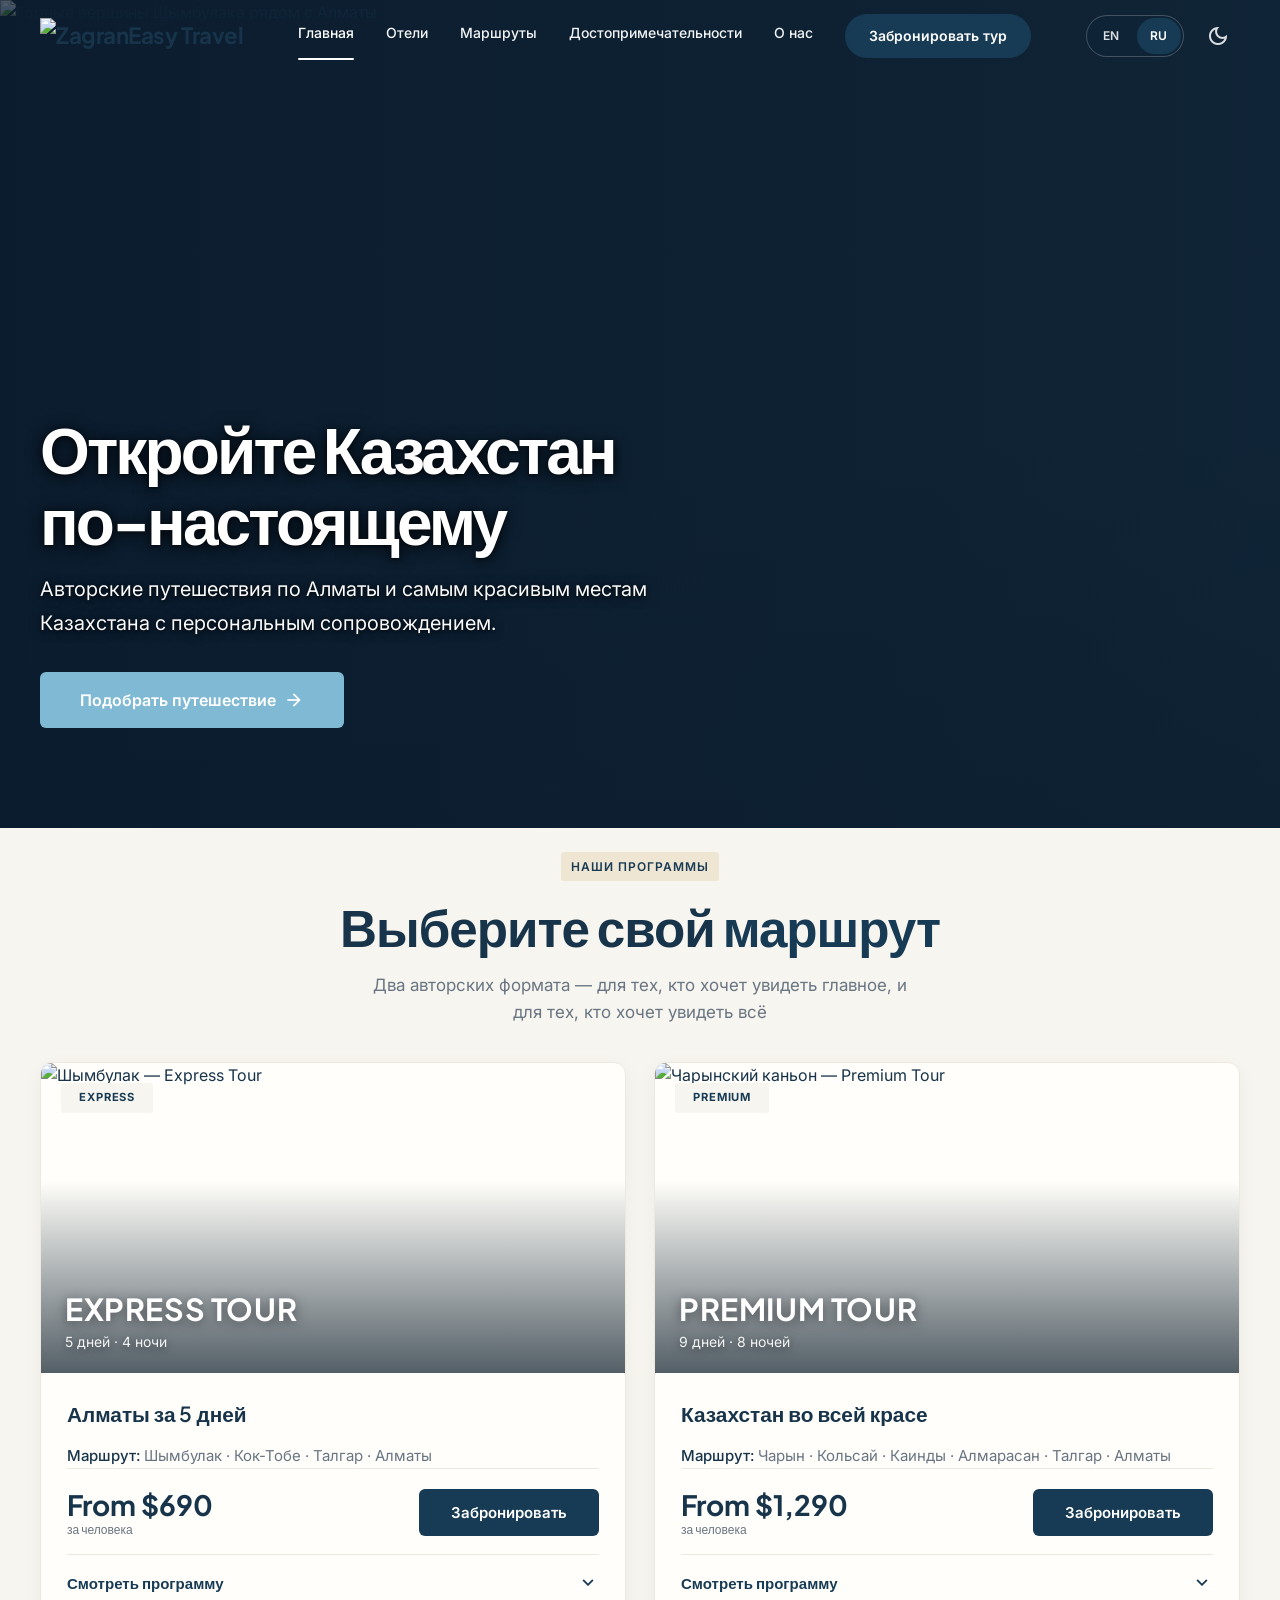
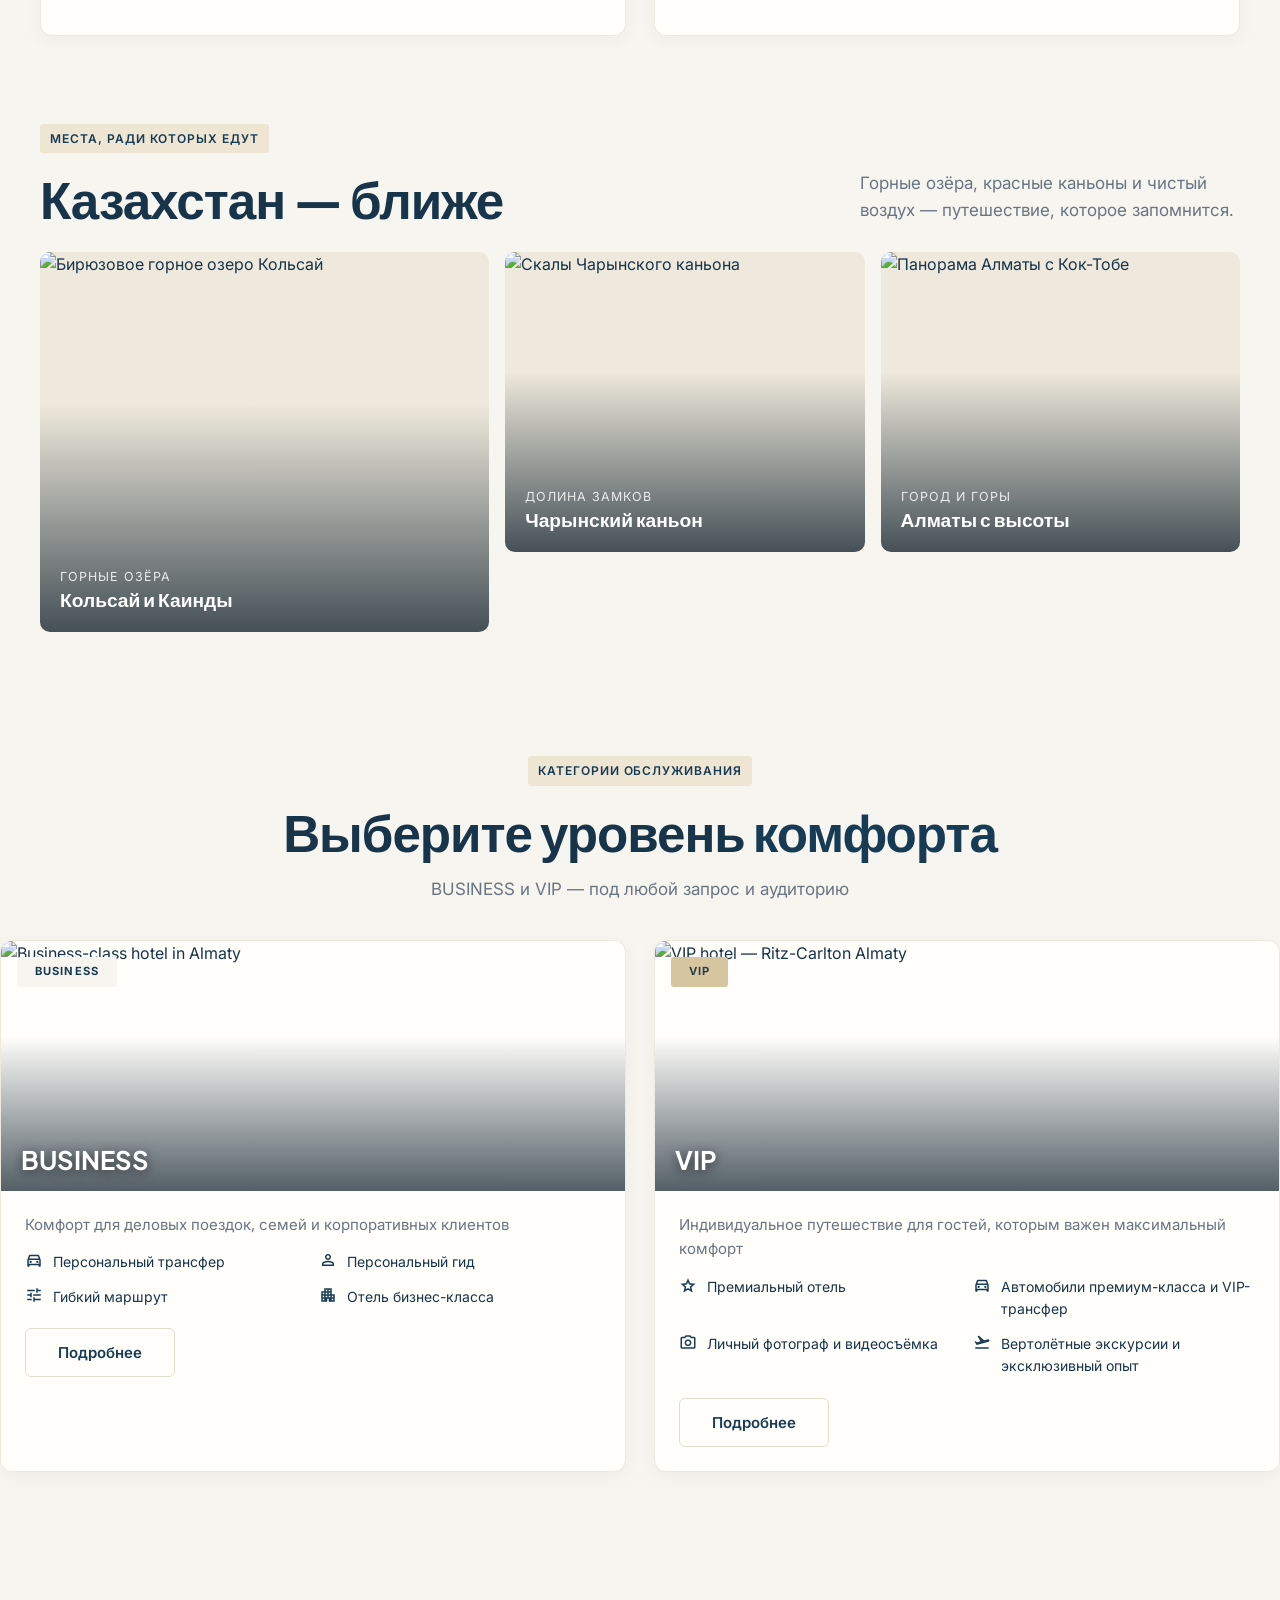
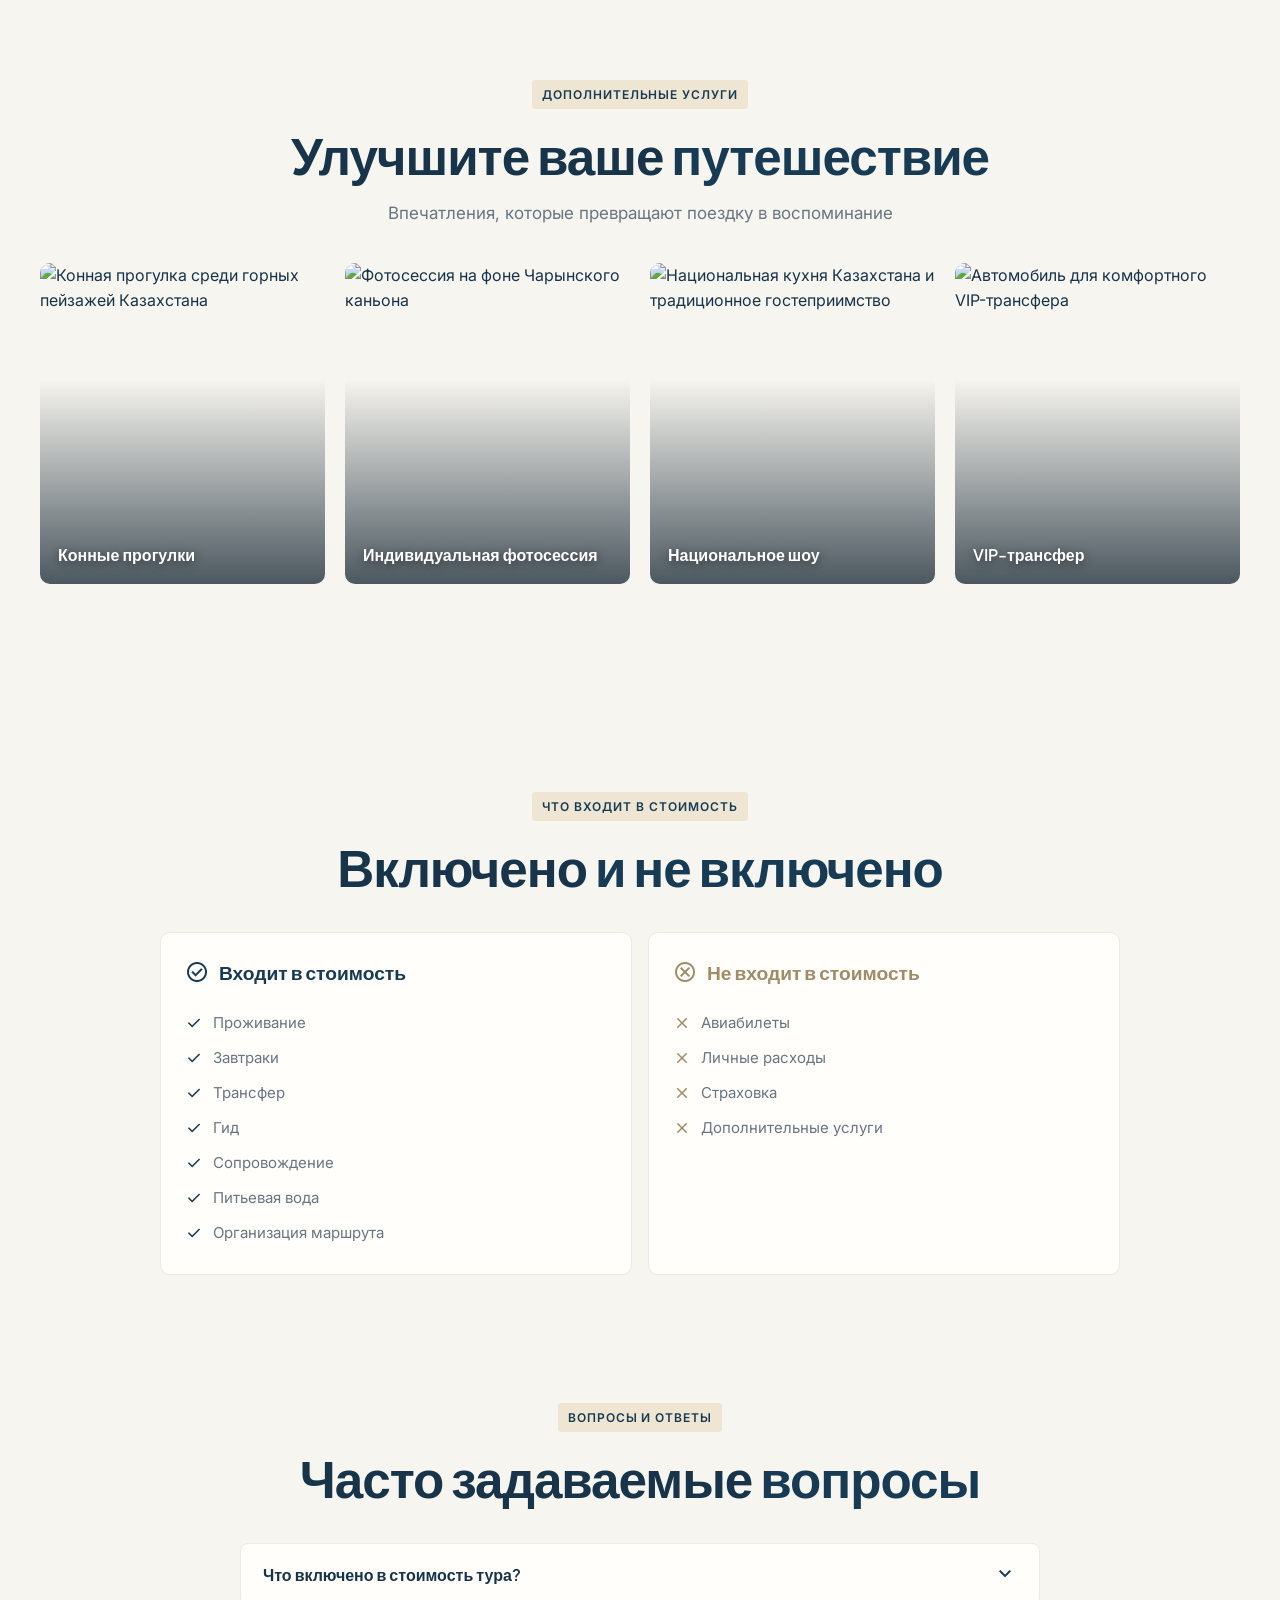
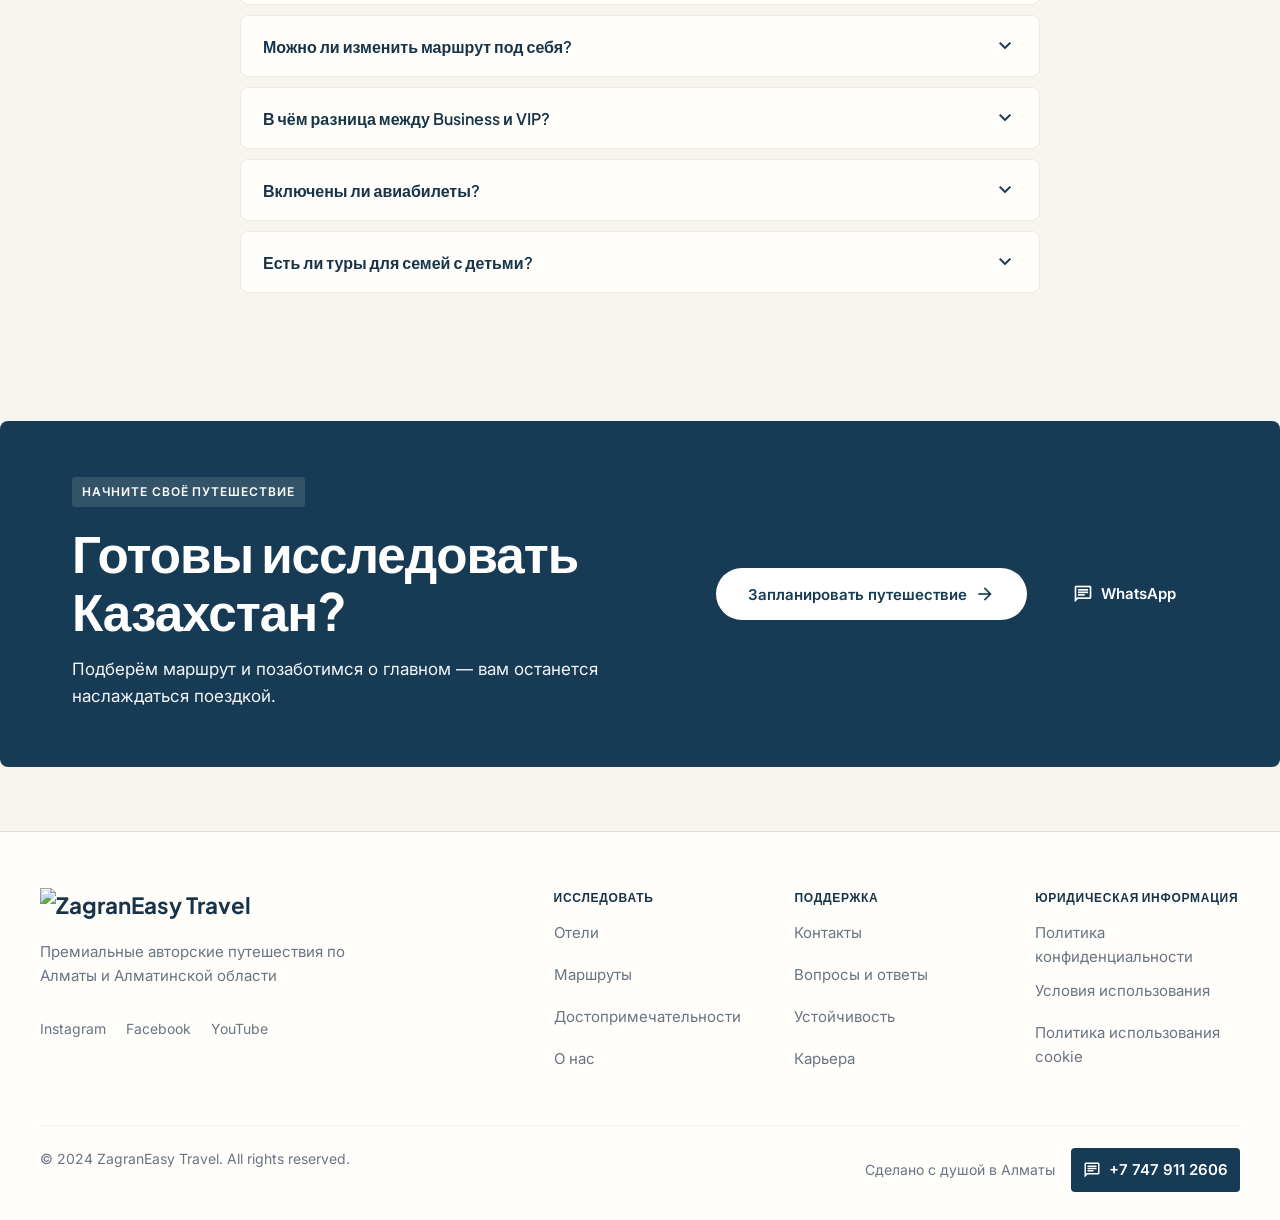
==== commit dd3f0e8b: "change design" ====
--- a/index.html
+++ b/index.html
@@ -35,8 +35,8 @@
     <style>
         /* ===== УНИКАЛЬНЫЕ СТИЛИ index.html ===== */
 
-        body { background: #ffffff; }
-        html.dark body { background: #0f1a2b; }
+        body { background: #f7f5ef; }
+        html.dark body { background: #102537; }
 
         /* ===== HERO: ВИДЕОФОН + ЛЕВОЕ ВЫРАВНИВАНИЕ =====
            ВАЖНО: navbar теперь имеет фиксированную высоту (--navbar-height)
@@ -56,7 +56,13 @@
             object-fit: cover;
             z-index: 0;
         }
-        .hero::after { content: none !important; display: none !important; }
+        .hero::after {
+            content: '';
+            position: absolute;
+            inset: 0;
+            z-index: 1;
+            background: linear-gradient(90deg, rgba(9, 25, 43, .72) 0%, rgba(9, 25, 43, .34) 58%, rgba(9, 25, 43, .08) 100%), linear-gradient(0deg, rgba(9, 25, 43, .26), transparent 48%);
+        }
         .hero-content {
             position: relative;
             z-index: 2;
@@ -71,17 +77,6 @@
             text-shadow: 0 2px 16px rgba(0, 0, 0, 0.85), 0 1px 4px rgba(0, 0, 0, 0.6);
             line-height: 1.1;
         }
-        .hero-title .brand-zagran {
-            color: #4a9fd4 !important;
-            -webkit-text-fill-color: #4a9fd4 !important;
-        }
-        .hero-title .brand-travel {
-            color: #ffffff !important;
-            -webkit-text-fill-color: #ffffff !important;
-        }
-        html.dark .hero-title .brand-zagran { color: #8ac4e4 !important; -webkit-text-fill-color: #8ac4e4 !important; }
-        html.dark .hero-title .brand-travel { color: #ffffff !important; -webkit-text-fill-color: #ffffff !important; }
-
         .hero-subtitle {
             color: rgba(255, 255, 255, 0.98) !important;
             font-size: clamp(1rem, 2vw, 1.25rem) !important;
@@ -97,19 +92,7 @@
             padding: 18px 40px !important;
             font-size: 1rem !important;
         }
-        html:not(.dark) .hero-actions .btn-plan-trip,
-        html:not(.dark) .hero-actions .btn-secondary {
-            color: #ffffff !important;
-            background: rgba(255, 255, 255, 0.15) !important;
-            border: 1px solid rgba(255, 255, 255, 0.35) !important;
-            backdrop-filter: blur(8px);
-            -webkit-backdrop-filter: blur(8px);
-        }
-        html:not(.dark) .hero-actions .btn-plan-trip:hover,
-        html:not(.dark) .hero-actions .btn-secondary:hover {
-            background: rgba(255, 255, 255, 0.28) !important;
-            color: #ffffff !important;
-        }
+        .hero-actions .btn-primary { background: #80b9d3 !important; box-shadow: none !important; }
         @media (max-width: 768px) {
             .hero {
                 min-height: 88vh !important;
@@ -130,13 +113,11 @@
 
         /* ===== СЕКЦИИ — РАЗДЕЛЕНИЕ ===== */
         #programs, #categories, #services, #inclusions, #faq, #contact {
-            padding-top: var(--section-spacing) !important;
-            padding-bottom: var(--section-spacing) !important;
-        }
-        #programs { padding-top: 0 !important; }
-        #categories, #services, #inclusions, #faq {
-            margin-top: var(--section-spacing) !important;
-        }
+            padding-top: clamp(40px, 6vw, 64px) !important;
+            padding-bottom: clamp(40px, 6vw, 64px) !important;
+        }
+        #programs { padding-top: 24px !important; }
+        #categories, #services, #inclusions, #faq { margin-top: 0 !important; }
 
         /* ===== АДАПТИВ ===== */
         @media (max-width: 1024px) {
@@ -241,23 +222,19 @@
     <!-- HERO -->
     <section class="hero" id="hero">
         <div class="hero-background">
-            <video
-                src="https://res.cloudinary.com/rmytndxw/video/upload/v1786644891/about.mp4"
-                autoplay
-                muted
-                playsinline
-                webkit-playsinline
-                preload="metadata"
-                class="hero-video"
-                id="heroVideo"
-            ></video>
+            <img
+                src="https://res.cloudinary.com/veyagvpj/image/upload/v1784776599/Shymbulak_Ski_Resort_nk1dh1.jpg"
+                alt="Горные вершины Шымбулака рядом с Алматы"
+                class="hero-image"
+                fetchpriority="high"
+            />
         </div>
 
         <div class="container hero-content">
             <h1 class="hero-title">
-                <span class="brand-zagran">Zagran</span><span class="brand-travel">Travel</span>
+                <span data-en="Discover Kazakhstan for real" data-ru="Откройте Казахстан по-настоящему">Откройте Казахстан по-настоящему</span>
             </h1>
-            <p class="hero-subtitle" data-en="author's journeys through Almaty and the most beautiful places of Kazakhstan with personal escort" data-ru="авторские путешествия по Алматы и самым красивым местам Казахстана с персональным сопровождением">
+            <p class="hero-subtitle" data-en="Bespoke journeys through Almaty and Kazakhstan’s most beautiful places, with personal care at every step." data-ru="Авторские путешествия по Алматы и самым красивым местам Казахстана с персональным сопровождением.">
                 Авторские путешествия по Алматы и самым красивым местам Казахстана с персональным сопровождением
             </p>
             <div class="hero-actions">
@@ -265,7 +242,6 @@
                     <span data-en="Find Your Journey" data-ru="Подобрать путешествие">Подобрать путешествие</span>
                     <span class="material-symbols-outlined">arrow_forward</span>
                 </button>
-                <button class="btn btn-secondary btn-plan-trip" onclick="openModal()" data-en="Get in Touch" data-ru="Связаться">Связаться</button>
             </div>
         </div>
     </section>
@@ -294,7 +270,7 @@
                     />
                     <div class="tour-card-title-block">
                         <div class="tour-name">EXPRESS TOUR</div>
-                        <div class="tour-duration" data-en="5 days · 4 nights · 3 excursion days" data-ru="5 дней · 4 ночи · 3 дня экскурсий">5 дней · 4 ночи · 3 дня экскурсий</div>
+                        <div class="tour-duration" data-en="5 days · 4 nights" data-ru="5 дней · 4 ночи">5 дней · 4 ночи</div>
                     </div>
                 </div>
                 <div class="tour-card-body">
@@ -304,9 +280,16 @@
                         <span data-en="Shymbulak · Kok-Tobe · Talgar · Almaty" data-ru="Шымбулак · Кок-Тобе · Талгар · Алматы">Шымбулак · Кок-Тобе · Талгар · Алматы</span>
                     </div>
 
+                    <div class="tour-card-footer">
+                        <div class="tour-card-price">
+                            From $690
+                            <small data-en="per person" data-ru="за человека">за человека</small>
+                        </div>
+                        <button class="btn btn-primary" onclick="openModal()" data-en="Book Now" data-ru="Забронировать">Забронировать</button>
+                    </div>
                     <details class="tour-program-details">
                         <summary>
-                            <span data-en="View program" data-ru="Смотреть программу">Смотреть программу</span>
+                            <span data-en="View full program" data-ru="Смотреть программу">Смотреть программу</span>
                             <span class="material-symbols-outlined">expand_more</span>
                         </summary>
                         <div class="tour-program-list">
@@ -317,14 +300,6 @@
                             <div class="tour-program-day"><span class="day-num">Day 5</span><span class="day-txt" data-en="Transfer to airport — departure." data-ru="Трансфер в аэропорт — вылет.">Трансфер в аэропорт — вылет.</span></div>
                         </div>
                     </details>
-
-                    <div class="tour-card-footer">
-                        <div class="tour-card-price">
-                            From $690
-                            <small data-en="per person" data-ru="за человека">за человека</small>
-                        </div>
-                        <button class="btn btn-primary" onclick="openModal()" data-en="Book Now" data-ru="Забронировать">Забронировать</button>
-                    </div>
                 </div>
             </article>
 
@@ -339,7 +314,7 @@
                     />
                     <div class="tour-card-title-block">
                         <div class="tour-name">PREMIUM TOUR</div>
-                        <div class="tour-duration" data-en="9 days · 8 nights · 7 excursion days" data-ru="9 дней · 8 ночей · 7 дней экскурсий">9 дней · 8 ночей · 7 дней экскурсий</div>
+                        <div class="tour-duration" data-en="9 days · 8 nights" data-ru="9 дней · 8 ночей">9 дней · 8 ночей</div>
                     </div>
                 </div>
                 <div class="tour-card-body">
@@ -349,9 +324,16 @@
                         <span data-en="Charyn · Kolsay · Kaindy · Almarasan · Talgar · Almaty" data-ru="Чарын · Кольсай · Каинды · Алмарасан · Талгар · Алматы">Чарын · Кольсай · Каинды · Алмарасан · Талгар · Алматы</span>
                     </div>
 
+                    <div class="tour-card-footer">
+                        <div class="tour-card-price">
+                            From $1,290
+                            <small data-en="per person" data-ru="за человека">за человека</small>
+                        </div>
+                        <button class="btn btn-primary" onclick="openModal()" data-en="Book Now" data-ru="Забронировать">Забронировать</button>
+                    </div>
                     <details class="tour-program-details">
                         <summary>
-                            <span data-en="View program" data-ru="Смотреть программу">Смотреть программу</span>
+                            <span data-en="View full program" data-ru="Смотреть программу">Смотреть программу</span>
                             <span class="material-symbols-outlined">expand_more</span>
                         </summary>
                         <div class="tour-program-list">
@@ -366,15 +348,32 @@
                             <div class="tour-program-day"><span class="day-num">Day 9</span><span class="day-txt" data-en="Transfer to airport — departure." data-ru="Трансфер в аэропорт — вылет.">Трансфер в аэропорт — вылет.</span></div>
                         </div>
                     </details>
-
-                    <div class="tour-card-footer">
-                        <div class="tour-card-price">
-                            From $1,290
-                            <small data-en="per person" data-ru="за человека">за человека</small>
-                        </div>
-                        <button class="btn btn-primary" onclick="openModal()" data-en="Book Now" data-ru="Забронировать">Забронировать</button>
-                    </div>
-                </div>
+                </div>
+            </article>
+        </div>
+    </section>
+
+    <!-- KAZAKHSTAN DESTINATIONS -->
+    <section class="destination-section container" aria-labelledby="destinationTitle">
+        <div class="destination-heading">
+            <div>
+                <span class="section-tag" data-en="The landscapes" data-ru="Места, ради которых едут">Места, ради которых едут</span>
+                <h2 class="section-title" id="destinationTitle" data-en="Kazakhstan, up close" data-ru="Казахстан — ближе">Казахстан — ближе</h2>
+            </div>
+            <p class="section-description" data-en="Alpine lakes, red canyons and mountain air — a journey worth remembering." data-ru="Горные озёра, красные каньоны и чистый воздух — путешествие, которое запомнится.">Горные озёра, красные каньоны и чистый воздух — путешествие, которое запомнится.</p>
+        </div>
+        <div class="destination-grid">
+            <article class="destination-card destination-card-large">
+                <img src="https://res.cloudinary.com/veyagvpj/image/upload/v1784776595/Kolsai_Kaindy_Lakes_qubkus.jpg" alt="Бирюзовое горное озеро Кольсай" loading="lazy" />
+                <div class="destination-caption"><span data-en="Mountain lakes" data-ru="Горные озёра">Горные озёра</span><strong data-en="Kolsay &amp; Kaindy" data-ru="Кольсай и Каинды">Кольсай и Каинды</strong></div>
+            </article>
+            <article class="destination-card">
+                <img src="https://res.cloudinary.com/veyagvpj/image/upload/v1784776590/Charyn_Canyon_mc3l6f.jpg" alt="Скалы Чарынского каньона" loading="lazy" />
+                <div class="destination-caption"><span data-en="The Valley of Castles" data-ru="Долина замков">Долина замков</span><strong data-en="Charyn Canyon" data-ru="Чарынский каньон">Чарынский каньон</strong></div>
+            </article>
+            <article class="destination-card">
+                <img src="https://res.cloudinary.com/veyagvpj/image/upload/v1784776595/Kok-Tobe_hill_chrk65.jpg" alt="Панорама Алматы с Кок-Тобе" loading="lazy" />
+                <div class="destination-caption"><span data-en="City &amp; mountains" data-ru="Город и горы">Город и горы</span><strong data-en="Almaty from above" data-ru="Алматы с высоты">Алматы с высоты</strong></div>
             </article>
         </div>
     </section>
@@ -410,10 +409,10 @@
                         Комфорт для деловых поездок, семей и корпоративных клиентов.
                     </p>
                     <ul class="tier-card-features">
-                        <li><span class="material-symbols-outlined">directions_car</span><span data-en="Private transfer" data-ru="Private transfer">Private transfer</span></li>
+                        <li><span class="material-symbols-outlined">directions_car</span><span data-en="Private transfer" data-ru="Персональный трансфер">Персональный трансфер</span></li>
                         <li><span class="material-symbols-outlined">person</span><span data-en="Personal guide" data-ru="Персональный гид">Персональный гид</span></li>
                         <li><span class="material-symbols-outlined">tune</span><span data-en="Flexible itinerary" data-ru="Гибкий маршрут">Гибкий маршрут</span></li>
-                        <li><span class="material-symbols-outlined">apartment</span><span data-en="Business-class hotels (Hilton, DoubleTree, Novotel)" data-ru="Отели бизнес-класса (Hilton, DoubleTree, Novotel)">Отели бизнес-класса (Hilton, DoubleTree, Novotel)</span></li>
+                        <li><span class="material-symbols-outlined">apartment</span><span data-en="Business-class hotel" data-ru="Отель бизнес-класса">Отель бизнес-класса</span></li>
                     </ul>
                     <button class="btn btn-outline" onclick="openModal()" data-en="Learn More" data-ru="Подробнее">Подробнее</button>
                 </div>
@@ -437,7 +436,7 @@
                         Индивидуальное путешествие для гостей, которым важен максимальный комфорт
                     </p>
                     <ul class="tier-card-features">
-                        <li><span class="material-symbols-outlined">star</span><span data-en="Ritz-Carlton, Rahat Palace, Royal Tulip" data-ru="Ritz-Carlton, Rahat Palace, Royal Tulip">Ritz-Carlton, Rahat Palace, Royal Tulip</span></li>
+                        <li><span class="material-symbols-outlined">star</span><span data-en="Premium-class hotel" data-ru="Премиальный отель">Премиальный отель</span></li>
                         <li><span class="material-symbols-outlined">directions_car</span><span data-en="Premium-class cars &amp; VIP transfer" data-ru="Автомобили премиум-класса и VIP-трансфер">Автомобили премиум-класса и VIP-трансфер</span></li>
                         <li><span class="material-symbols-outlined">photo_camera</span><span data-en="Private photographer &amp; video" data-ru="Личный фотограф и видеосъёмка">Личный фотограф и видеосъёмка</span></li>
                         <li><span class="material-symbols-outlined">flight_takeoff</span><span data-en="Helicopter tours &amp; exclusive experiences" data-ru="Вертолётные экскурсии и эксклюзивный опыт">Вертолётные экскурсии и эксклюзивный опыт</span></li>
@@ -462,28 +461,28 @@
 
         <div class="photo-services-grid">
             <div class="photo-service-card tilt-card" onclick="openModal()">
-                <img src="https://res.cloudinary.com/veyagvpj/image/upload/v1784778147/Kasteev_Museum_wryoco.jpg" alt="Конные прогулки" loading="lazy" />
+                <img src="https://images.unsplash.com/photo-1553284965-83fd3e82fa5a?auto=format&fit=crop&w=900&q=85" alt="Конная прогулка среди горных пейзажей Казахстана" loading="lazy" />
                 <div class="service-label">
                     <span class="material-symbols-outlined">pets</span>
                     <span data-en="Horseback Riding" data-ru="Конные прогулки">Конные прогулки</span>
                 </div>
             </div>
             <div class="photo-service-card tilt-card" onclick="openModal()">
-                <img src="https://res.cloudinary.com/veyagvpj/image/upload/v1784776601/Terrenkur_Walking_Trail_onifbt.jpg" alt="Индивидуальная фотосессия" loading="lazy" />
+                <img src="https://res.cloudinary.com/veyagvpj/image/upload/v1784776590/Charyn_Canyon_mc3l6f.jpg" alt="Фотосессия на фоне Чарынского каньона" loading="lazy" />
                 <div class="service-label">
                     <span class="material-symbols-outlined">photo_camera</span>
                     <span data-en="Private Photo Session" data-ru="Индивидуальная фотосессия">Индивидуальная фотосессия</span>
                 </div>
             </div>
             <div class="photo-service-card tilt-card" onclick="openModal()">
-                <img src="https://res.cloudinary.com/veyagvpj/image/upload/v1784776600/Sandyq_ilzk29.jpg" alt="Национальное шоу" loading="lazy" />
+                <img src="https://res.cloudinary.com/veyagvpj/image/upload/v1784776600/Sandyq_ilzk29.jpg" alt="Национальная кухня Казахстана и традиционное гостеприимство" loading="lazy" />
                 <div class="service-label">
                     <span class="material-symbols-outlined">celebration</span>
                     <span data-en="National Show" data-ru="Национальное шоу">Национальное шоу</span>
                 </div>
             </div>
             <div class="photo-service-card tilt-card" onclick="openModal()">
-                <img src="https://res.cloudinary.com/veyagvpj/image/upload/v1784776601/Vista_Sky_Restaurant_bwoikn.jpg" alt="VIP-трансфер" loading="lazy" />
+                <img src="https://images.unsplash.com/photo-1492144534655-ae79c964c9d7?auto=format&fit=crop&w=900&q=85" alt="Автомобиль для комфортного VIP-трансфера" loading="lazy" />
                 <div class="service-label">
                     <span class="material-symbols-outlined">directions_car</span>
                     <span data-en="VIP Transfer" data-ru="VIP-трансфер">VIP-трансфер</span>
@@ -600,8 +599,8 @@
                 <h2 class="section-title" data-en="Ready to Explore" data-ru="Готовы исследовать">
                     Готовы исследовать <span style="color: #ffffff;" data-en="Kazakhstan?" data-ru="Казахстан?">Казахстан?</span>
                 </h2>
-                <p class="section-description" data-en="We'll craft your perfect journey and take care of every detail" data-ru="Мы создадим ваше идеальное путешествие и позаботимся о каждой детали">
-                    Мы создадим ваше идеальное путешествие и позаботимся о каждой детали
+                <p class="section-description" data-en="A personal itinerary, thoughtful service and the best of Kazakhstan — all arranged for you." data-ru="Подберём маршрут и позаботимся о главном — вам останется наслаждаться поездкой.">
+                    Подберём маршрут и позаботимся о главном — вам останется наслаждаться поездкой.
                 </p>
             </div>
             <div class="cta-actions">
--- a/style.css
+++ b/style.css
@@ -12,32 +12,32 @@
 }
 
 :root {
-    --bg: #ffffff;
-    --surface: #ffffff;
-    --surface-container-lowest: #ffffff;
-    --surface-container-low: #f5f9fc;
-    --surface-container: #eef6fb;
-    --surface-container-high: #e5f1f8;
-    --surface-container-highest: #dcecf5;
-
-    --text: #5a8fb0;
-    --text-variant: #7aa8c4;
-    --text-strong: #4a7a9a;
+    --bg: #f7f5ef;
+    --surface: #fffefa;
+    --surface-container-lowest: #fffefa;
+    --surface-container-low: #f5f2e9;
+    --surface-container: #eee9dc;
+    --surface-container-high: #e7e0d0;
+    --surface-container-highest: #ded5c2;
+
+    --text: #687583;
+    --text-variant: #697582;
+    --text-strong: #17344a;
     --text-on-dark: #ffffff;
     --text-on-dark-secondary: rgba(255, 255, 255, 0.92);
 
-    --primary: #7ab8dc;
-    --primary-container: #5a98bc;
-    --brand-blue: #4a9fd4;
-    --secondary: #8ac4e4;
-    --secondary-container: #c8e6f5;
-    --border: #b8d8ea;
-    --border-light: #d0e4f0;
-    --glass-bg: rgba(255, 255, 255, 0.75);
-
-    --shadow: 0 4px 6px -1px rgba(74, 159, 212, 0.08);
-    --shadow-hover: 0 12px 30px -8px rgba(74, 159, 212, 0.2);
-    --shadow-premium: 0 20px 60px -8px rgba(74, 159, 212, 0.25);
+    --primary: #78b4ce;
+    --primary-container: #173b54;
+    --brand-blue: #78b4ce;
+    --secondary: #d7c5a0;
+    --secondary-container: #eee5d3;
+    --border: #e3ddcf;
+    --border-light: #eee9df;
+    --glass-bg: #fffefa;
+
+    --shadow: 0 8px 24px rgba(23, 52, 74, 0.06);
+    --shadow-hover: 0 14px 34px rgba(23, 52, 74, 0.12);
+    --shadow-premium: 0 22px 54px rgba(23, 52, 74, 0.15);
 
     --font-heading: 'Plus Jakarta Sans', sans-serif;
     --font-body: 'Inter', sans-serif;
@@ -53,30 +53,30 @@
 }
 
 html.dark {
-    --bg: #0f1a2b;
-    --surface: #14283a;
-    --surface-container-lowest: #0f1a2b;
-    --surface-container-low: #1a3045;
-    --surface-container: #1e3850;
-    --surface-container-high: #24405a;
-    --surface-container-highest: #2a4a68;
-
-    --text: #d0e8f5;
-    --text-variant: #a8d0e8;
-    --text-strong: #b8d8ec;
-
-    --primary: #8ac4e4;
-    --primary-container: #7ab8dc;
-    --brand-blue: #8ac4e4;
-    --secondary: #b8d8ec;
-    --secondary-container: #1e4a6a;
-    --border: #2a4a6a;
-    --border-light: #1e3850;
-    --glass-bg: rgba(20, 40, 58, 0.8);
+    --bg: #102537;
+    --surface: #183348;
+    --surface-container-lowest: #102537;
+    --surface-container-low: #183348;
+    --surface-container: #1c3b51;
+    --surface-container-high: #25475e;
+    --surface-container-highest: #30536a;
+
+    --text: #d6d9d7;
+    --text-variant: #b9c4c8;
+    --text-strong: #f5f2e9;
+
+    --primary: #8fc5dc;
+    --primary-container: #8fc5dc;
+    --brand-blue: #8fc5dc;
+    --secondary: #d7c5a0;
+    --secondary-container: #3c4c56;
+    --border: #345064;
+    --border-light: #29475b;
+    --glass-bg: #183348;
 
     --shadow: 0 4px 6px -1px rgba(0, 0, 0, 0.3);
-    --shadow-hover: 0 12px 30px -8px rgba(138, 196, 228, 0.15);
-    --shadow-premium: 0 20px 60px -8px rgba(0, 0, 0, 0.5);
+    --shadow-hover: 0 12px 30px -8px rgba(0, 0, 0, 0.28);
+    --shadow-premium: 0 20px 60px -8px rgba(0, 0, 0, 0.38);
 }
 
 /* ============================================================
@@ -2424,5 +2424,283 @@
 }
 
 /* ============================================================
+   PREMIUM TRAVEL REFRESH
+   ============================================================ */
+.text-gradient,
+html.dark .text-gradient {
+    background: none;
+    -webkit-text-fill-color: currentColor;
+    color: var(--primary-container);
+}
+
+body { background: var(--bg); color: var(--text-strong); }
+p { color: var(--text-variant); }
+.section-tag {
+    color: var(--primary-container);
+    background: var(--secondary-container);
+    border-radius: 3px;
+    padding: 5px 10px;
+}
+html.dark .section-tag { color: var(--primary); background: #29475b; }
+.section-title { color: var(--text-strong); }
+.section-description { line-height: 1.6; }
+
+.navbar { border-bottom-color: transparent; }
+.navbar.scrolled,
+html.dark .navbar.scrolled {
+    background: var(--bg);
+    box-shadow: 0 1px 0 var(--border);
+    border-bottom-color: var(--border);
+}
+.lang-switcher {
+    background: var(--surface);
+    border-color: var(--border);
+}
+.navbar:not(.scrolled) .lang-switcher {
+    background: rgba(16, 37, 55, .42) !important;
+    border-color: rgba(255, 255, 255, .22) !important;
+}
+.navbar:not(.scrolled) .nav-cta,
+.navbar:not(.scrolled) .lang-btn.active {
+    background: var(--primary-container) !important;
+    color: #fff !important;
+}
+.navbar:not(.scrolled) .nav-cta:hover { background: #244d69 !important; }
+.navbar.scrolled .nav-link,
+.navbar.scrolled .theme-toggle { color: var(--text-strong) !important; }
+.navbar.scrolled .nav-cta { color: #fff !important; }
+.logo img { height: 36px; }
+
+.btn-primary,
+html.dark .btn-primary {
+    background: var(--primary-container);
+    color: #fff;
+    box-shadow: none;
+}
+.btn-primary:hover,
+html.dark .btn-primary:hover { background: #244d69; color: #fff; }
+.btn-outline,
+html.dark .btn-outline { color: var(--primary-container); border-color: var(--border); }
+.btn-outline:hover,
+html.dark .btn-outline:hover { color: #fff; border-color: var(--primary-container); background: var(--primary-container); }
+
+.hero {
+    min-height: min(780px, 92vh);
+    min-height: min(780px, 92svh);
+    background: #102537;
+}
+.hero-image,
+.hero-video { object-position: center 48%; }
+.hero-title {
+    max-width: 760px;
+    font-size: clamp(2.8rem, 6vw, 5.3rem);
+    letter-spacing: -.045em;
+}
+.hero-subtitle { max-width: 570px; font-size: clamp(1rem, 1.8vw, 1.2rem); }
+.hero-actions .btn-primary { min-height: 54px; border-radius: 4px; }
+
+.programs,
+.categories-section,
+.services-section,
+.faq,
+#inclusions,
+.destination-section { scroll-margin-top: 92px; }
+.programs { padding-top: 32px; }
+.categories-section,
+.services-section,
+.recommendations-section,
+.map-section,
+.partners-section,
+.stats-section,
+.timeline-section,
+.team-section,
+.mission-section,
+.comparison-section {
+    background: transparent;
+    border: 0;
+    border-radius: 0;
+}
+.section-header { margin-bottom: 36px; }
+.section-header.center .section-description { max-width: 560px; }
+
+.tour-cards-grid,
+.tier-cards-grid { gap: 24px; }
+.tour-card,
+.tier-card {
+    background: var(--surface);
+    border: 1px solid var(--border-light);
+    border-radius: 10px;
+    box-shadow: 0 5px 20px rgba(23, 52, 74, .045);
+    transform: none;
+}
+.tour-card:hover,
+.tier-card:hover {
+    border-color: var(--border);
+    box-shadow: var(--shadow-hover);
+    transform: translateY(-3px);
+}
+.tour-card-image { height: 310px; }
+.tour-card-image::after,
+.tier-card-image::after { background: linear-gradient(0deg, rgba(10, 27, 40, .7), rgba(10, 27, 40, 0) 62%); }
+.tour-card-badge,
+.tier-card-badge {
+    border-radius: 3px;
+    background: var(--bg);
+    color: var(--primary-container);
+    box-shadow: none;
+}
+.tier-card-badge.vip { background: var(--secondary); color: #263d4d; }
+.tour-card-title-block .tour-name { letter-spacing: .02em; }
+.tour-card-body { padding: 24px 26px; }
+.tour-card-tagline { color: var(--text-strong); font-size: 1.3rem; }
+.tour-card-route { color: var(--text-variant); }
+.tour-card-footer { border-color: var(--border-light); margin-top: auto; }
+.tour-card-price { color: var(--text-strong); }
+.tour-card-footer .btn { border-radius: 4px; }
+.tour-program-details { border-color: var(--border-light); }
+.tour-program-details summary { color: var(--primary-container); font-size: .94rem; }
+.tour-program-details summary:hover { color: #426d88; }
+html.dark .tour-program-details summary { color: var(--primary); }
+.tour-program-day .day-num { color: var(--primary-container); }
+.tilt-card.tilt-active { transform: translateY(-3px) !important; box-shadow: var(--shadow-hover) !important; }
+
+.destination-section { padding-top: 24px; padding-bottom: 60px; }
+.destination-heading {
+    display: flex;
+    justify-content: space-between;
+    align-items: end;
+    gap: 32px;
+    margin-bottom: 24px;
+}
+.destination-heading .section-title { margin-bottom: 0; }
+.destination-heading .section-description { max-width: 380px; margin-bottom: 4px; }
+.destination-grid {
+    display: grid;
+    grid-template-columns: 1.25fr 1fr 1fr;
+    gap: 16px;
+}
+.destination-card {
+    position: relative;
+    min-height: 300px;
+    overflow: hidden;
+    border-radius: 8px;
+    background: var(--surface-container);
+}
+.destination-card-large { min-height: 380px; grid-row: span 2; }
+.destination-card img { width: 100%; height: 100%; position: absolute; inset: 0; object-fit: cover; transition: transform .5s ease; }
+.destination-card:hover img { transform: scale(1.04); }
+.destination-card::after { content: ''; position: absolute; inset: 0; background: linear-gradient(0deg, rgba(10, 27, 40, .74), transparent 60%); }
+.destination-caption { position: absolute; z-index: 1; left: 20px; right: 20px; bottom: 20px; display: flex; flex-direction: column; color: #fff; }
+.destination-caption span { font-size: .78rem; letter-spacing: .08em; text-transform: uppercase; opacity: .86; }
+.destination-caption strong { font: 600 1.2rem var(--font-heading); }
+
+.tier-card-image { height: 250px; }
+.tier-card-body { padding: 22px 24px 24px; }
+.tier-card-desc { color: var(--text-variant); margin-bottom: 14px; }
+.tier-card-features { display: grid; grid-template-columns: 1fr 1fr; gap: 12px; margin-bottom: 20px; }
+.tier-card-features li { align-items: flex-start; font-weight: 400; }
+.tier-card-features .material-symbols-outlined { color: var(--primary-container); }
+.tier-card-body .btn { border-radius: 4px; }
+
+.photo-services-grid { gap: 16px; }
+.photo-service-card { border: 0; border-radius: 8px; aspect-ratio: 4 / 4.5; }
+.photo-service-card::after { background: linear-gradient(0deg, rgba(10, 27, 40, .72), transparent 64%); }
+.photo-service-card .service-label { left: 18px; bottom: 18px; font-size: 1rem; }
+.photo-service-card .service-label .material-symbols-outlined { display: none; }
+
+.inc-grid { gap: 16px; }
+.inc-card {
+    background: var(--surface);
+    border: 1px solid var(--border-light);
+    border-radius: 8px;
+    padding: 24px;
+    box-shadow: none;
+}
+.inc-card-title { color: var(--text-strong); }
+.inc-card li { color: var(--text-variant); }
+.faq-item { background: var(--surface); border-color: var(--border-light); border-radius: 6px; }
+.faq-question { color: var(--text-strong); }
+
+.cta-wrapper,
+html.dark .cta-wrapper {
+    background: var(--primary-container);
+    border-radius: 8px;
+    box-shadow: none;
+}
+.cta-wrapper .section-tag { color: #fff !important; background: rgba(255,255,255,.12) !important; }
+.cta-actions .btn-primary,
+html.dark .cta-actions .btn-primary { background: #fff; color: var(--primary-container); }
+.footer { background: var(--surface); border-color: var(--border); }
+.hero-badge,
+.hero-title,
+.hero-title-line,
+.hero-subtitle,
+html.dark .hero-badge,
+html.dark .hero-title,
+html.dark .hero-title-line,
+html.dark .hero-subtitle { color: #fff !important; }
+.tour-card,
+.tier-card { border-radius: 12px; }
+.destination-card,
+.photo-service-card,
+.inc-card { border-radius: 10px; }
+.faq-item { border-radius: 8px; }
+.tour-card-footer .btn,
+.tier-card-body .btn,
+.hero-actions .btn-primary { border-radius: 6px; }
+.btn-whatsapp,
+.footer-whatsapp { background: var(--primary-container); color: #fff; }
+.btn-whatsapp:hover,
+.footer-whatsapp:hover { background: #244d69; color: #fff; box-shadow: none; }
+.footer-whatsapp { padding: 0 12px; border-radius: 4px; }
+.inc-card.included .inc-card-title,
+.inc-card.included .inc-card-title .material-symbols-outlined,
+.inc-card.included li .material-symbols-outlined,
+html.dark .inc-card.included .inc-card-title,
+html.dark .inc-card.included .inc-card-title .material-symbols-outlined,
+html.dark .inc-card.included li .material-symbols-outlined { color: var(--primary-container); }
+.inc-card.excluded .inc-card-title,
+.inc-card.excluded .inc-card-title .material-symbols-outlined,
+.inc-card.excluded li .material-symbols-outlined { color: #a18b68; }
+
+@media (max-width: 1024px) {
+    .destination-grid { grid-template-columns: 1fr 1fr; }
+    .destination-card-large { min-height: 300px; grid-row: auto; }
+    .destination-card { min-height: 260px; }
+}
+@media (max-width: 768px) {
+    .hero { min-height: 84svh; padding: 110px 0 56px; }
+    .hero-title { font-size: clamp(2.6rem, 10vw, 4.1rem); }
+    .programs { padding-top: 18px; }
+    .section-header { margin-bottom: 28px; }
+    .destination-section { padding-top: 12px; padding-bottom: 42px; }
+    .destination-heading { display: block; }
+    .destination-heading .section-description { margin-top: 12px; }
+    .destination-grid { grid-template-columns: 1fr 1fr; gap: 10px; }
+    .destination-card, .destination-card-large { min-height: 220px; }
+    .destination-card-large { grid-column: span 2; min-height: 280px; }
+    .destination-caption { left: 14px; right: 12px; bottom: 14px; }
+    .destination-caption strong { font-size: 1rem; }
+    .tier-card-features { grid-template-columns: 1fr 1fr; }
+}
+@media (max-width: 480px) {
+    .hero { min-height: 82svh; }
+    .hero-title { font-size: clamp(2.35rem, 11vw, 3.25rem); }
+    .hero-actions .btn { width: auto; align-self: flex-start; }
+    .tour-card-image { height: 245px; }
+    .tour-card-body { padding: 18px; }
+    .tour-card-footer { flex-direction: row; align-items: center; flex-wrap: nowrap; gap: 10px; }
+    .tour-card-footer .btn { width: auto; padding: 12px 14px; white-space: nowrap; }
+    .tour-card-price { font-size: 1.25rem; }
+    .destination-grid { gap: 8px; }
+    .destination-card, .destination-card-large { min-height: 190px; }
+    .destination-card-large { min-height: 240px; }
+    .destination-caption span { font-size: .66rem; }
+    .tier-card-features { grid-template-columns: 1fr; }
+    .photo-service-card { aspect-ratio: 1 / 1.15; }
+    #programs, #categories, #services, #inclusions, #faq, #contact { padding-top: 44px !important; padding-bottom: 44px !important; }
+}
+
+/* ============================================================
    END OF GLOBAL STYLES
    ============================================================ */
